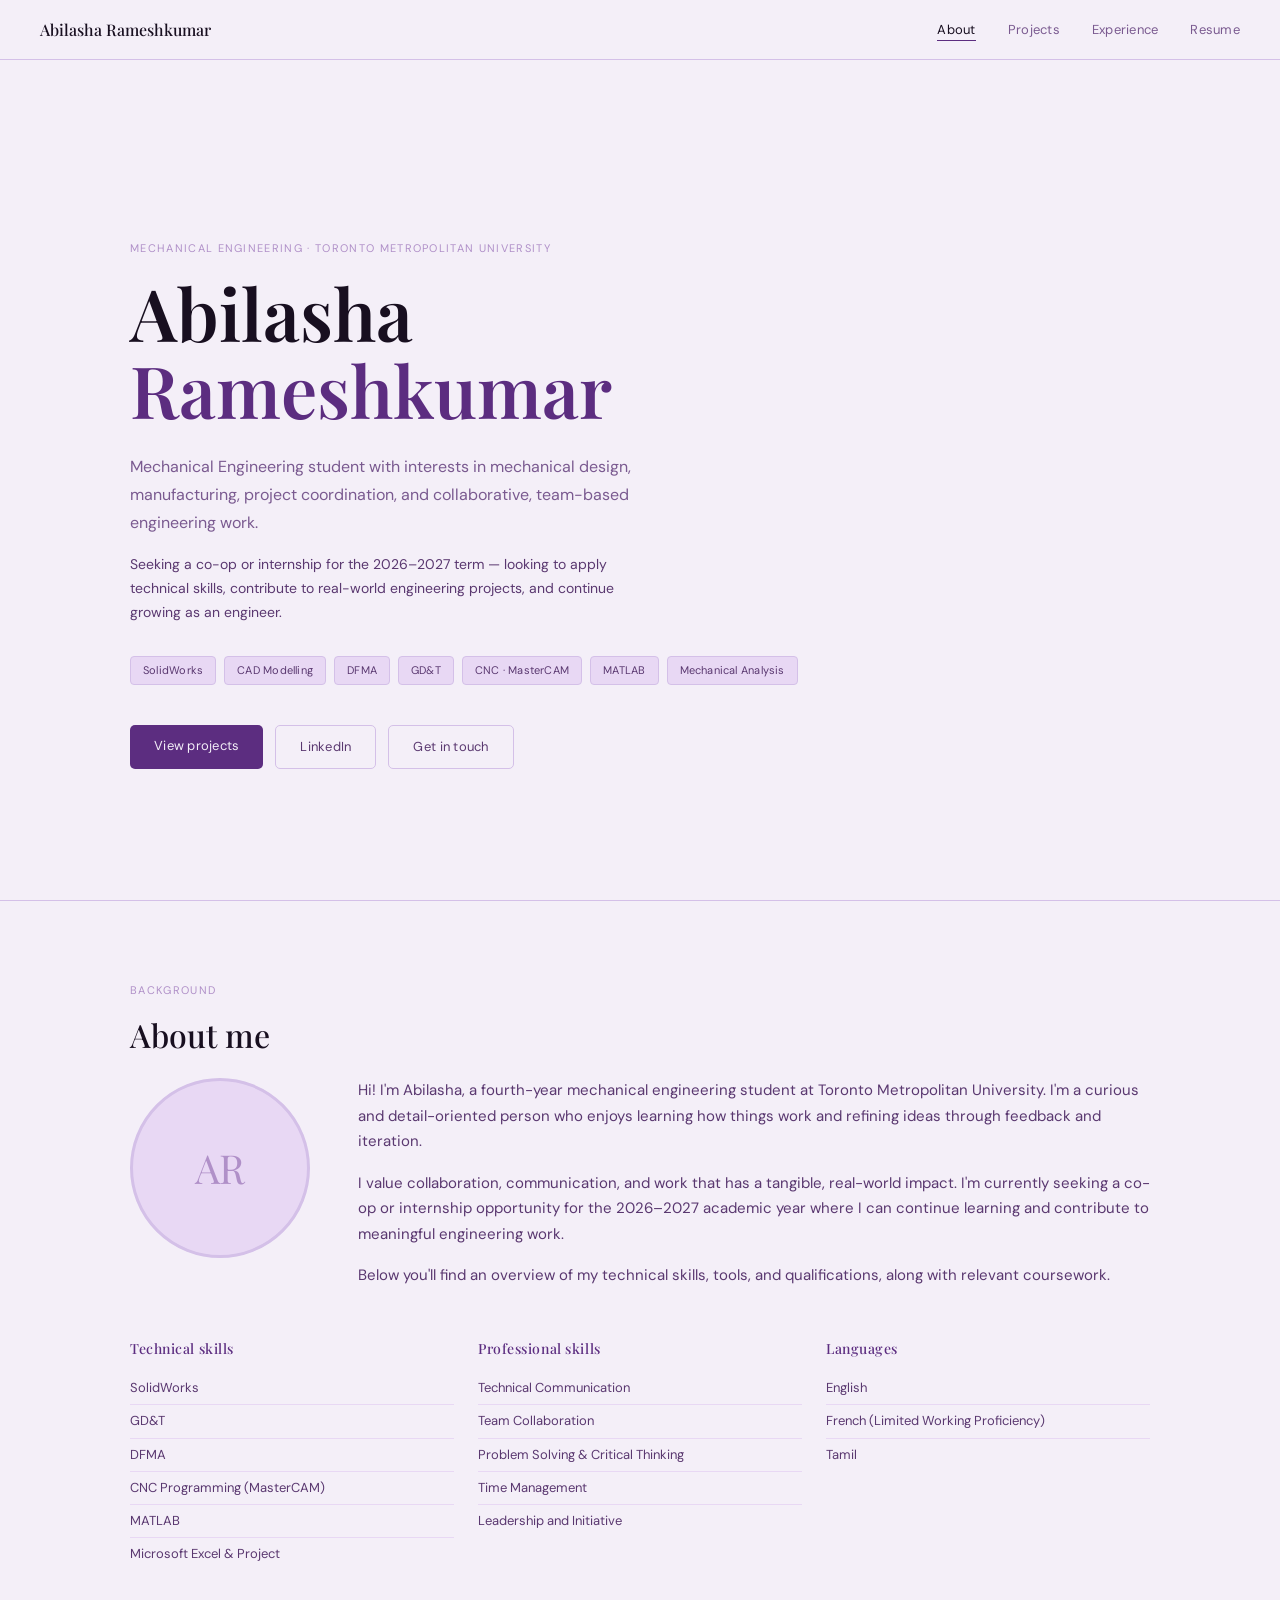
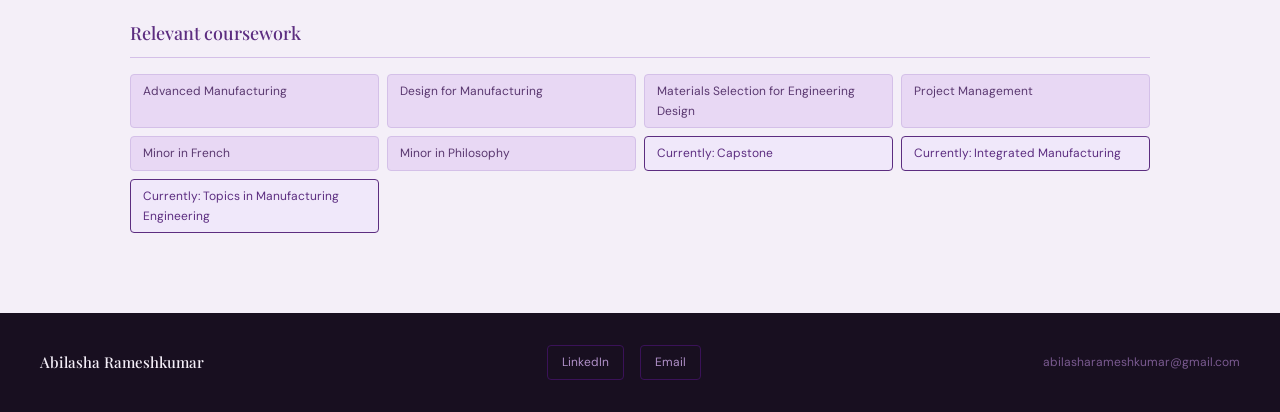
==== index.html @ 8f04552f "Add files via upload" ====
<!DOCTYPE html>
<html lang="en">
<head>
<meta charset="UTF-8">
<meta name="viewport" content="width=device-width, initial-scale=1.0">
<title>Abilasha Rameshkumar — Mechanical Engineer</title>
<link rel="stylesheet" href="style.css">
</head>
<body>

<nav>
  <a href="index.html" class="nav-name">Abilasha Rameshkumar</a>
  <ul class="nav-links">
    <li><a href="index.html" class="active">About</a></li>
    <li><a href="projects.html">Projects</a></li>
    <li><a href="experience.html">Experience</a></li>
    <li><a href="resume.html">Resume</a></li>
  </ul>
</nav>

<!-- HERO -->
<div class="page" style="min-height: calc(100vh - 60px); display:flex; flex-direction:column; justify-content:center; padding-bottom: 2rem;">
  <div class="section-eyebrow">Mechanical Engineering · Toronto Metropolitan University</div>
  <h1 style="font-family:var(--serif); font-size:clamp(42px,7vw,72px); font-weight:600; color:var(--brown-deep); line-height:1.08; margin-bottom:1.5rem;">
    Abilasha<br><span style="color:var(--accent);">Rameshkumar</span>
  </h1>
  <p style="font-size:16px; color:var(--brown-light); max-width:540px; margin-bottom:1rem; line-height:1.75;">
    Mechanical Engineering student with interests in mechanical design, manufacturing, project coordination, and collaborative, team-based engineering work.
  </p>
  <p style="font-size:14px; color:var(--brown-mid); max-width:520px; margin-bottom:2rem; line-height:1.7;">
    Seeking a co-op or internship for the 2026–2027 term — looking to apply technical skills, contribute to real-world engineering projects, and continue growing as an engineer.
  </p>
  <div style="display:flex; flex-wrap:wrap; gap:8px; margin-bottom:2.5rem;">
    <span class="tag">SolidWorks</span>
    <span class="tag">CAD Modelling</span>
    <span class="tag">DFMA</span>
    <span class="tag">GD&T</span>
    <span class="tag">CNC · MasterCAM</span>
    <span class="tag">MATLAB</span>
    <span class="tag">Mechanical Analysis</span>
  </div>
  <div style="display:flex; gap:12px; flex-wrap:wrap;">
    <a href="projects.html" class="btn-primary">View projects</a>
    <a href="https://www.linkedin.com/in/abilasha-rameshkumar" target="_blank" class="btn-outline">LinkedIn</a>
    <a href="mailto:abilasharameshkumar@gmail.com" class="btn-outline">Get in touch</a>
  </div>
</div>

<!-- ABOUT -->
<div style="border-top:1px solid var(--cream-dark);">
  <div class="page">
    <div class="section-eyebrow">Background</div>
    <h2 class="section-title">About me</h2>

    <div style="display:grid; grid-template-columns:180px 1fr; gap:3rem; align-items:start; margin-bottom:3rem;">
      <div style="width:180px; height:180px; border-radius:50%; background:var(--cream-mid); border:3px solid var(--cream-dark); display:flex; align-items:center; justify-content:center; font-family:var(--serif); font-size:40px; color:var(--tan);">AR</div>
      <!-- Replace above with: <img src="photo.jpg" alt="Abilasha" style="width:180px;height:180px;border-radius:50%;object-fit:cover;border:3px solid var(--cream-dark);"> -->
      <div>
        <p style="color:var(--brown-mid); margin-bottom:1rem;">Hi! I'm Abilasha, a fourth-year mechanical engineering student at Toronto Metropolitan University. I'm a curious and detail-oriented person who enjoys learning how things work and refining ideas through feedback and iteration.</p>
        <p style="color:var(--brown-mid); margin-bottom:1rem;">I value collaboration, communication, and work that has a tangible, real-world impact. I'm currently seeking a co-op or internship opportunity for the 2026–2027 academic year where I can continue learning and contribute to meaningful engineering work.</p>
        <p style="color:var(--brown-mid);">Below you'll find an overview of my technical skills, tools, and qualifications, along with relevant coursework.</p>
      </div>
    </div>

    <div style="display:grid; grid-template-columns:1fr 1fr 1fr; gap:1.5rem; margin-bottom:3rem;">
      <div>
        <div style="font-family:var(--serif); font-size:14px; color:var(--accent); margin-bottom:0.75rem; font-weight:500; letter-spacing:0.04em;">Technical skills</div>
        <ul style="list-style:none;">
          <li style="font-size:13px; color:var(--brown-mid); padding:5px 0; border-bottom:1px solid var(--cream-mid);">SolidWorks</li>
          <li style="font-size:13px; color:var(--brown-mid); padding:5px 0; border-bottom:1px solid var(--cream-mid);">GD&T</li>
          <li style="font-size:13px; color:var(--brown-mid); padding:5px 0; border-bottom:1px solid var(--cream-mid);">DFMA</li>
          <li style="font-size:13px; color:var(--brown-mid); padding:5px 0; border-bottom:1px solid var(--cream-mid);">CNC Programming (MasterCAM)</li>
          <li style="font-size:13px; color:var(--brown-mid); padding:5px 0; border-bottom:1px solid var(--cream-mid);">MATLAB</li>
          <li style="font-size:13px; color:var(--brown-mid); padding:5px 0;">Microsoft Excel &amp; Project</li>
        </ul>
      </div>
      <div>
        <div style="font-family:var(--serif); font-size:14px; color:var(--accent); margin-bottom:0.75rem; font-weight:500; letter-spacing:0.04em;">Professional skills</div>
        <ul style="list-style:none;">
          <li style="font-size:13px; color:var(--brown-mid); padding:5px 0; border-bottom:1px solid var(--cream-mid);">Technical Communication</li>
          <li style="font-size:13px; color:var(--brown-mid); padding:5px 0; border-bottom:1px solid var(--cream-mid);">Team Collaboration</li>
          <li style="font-size:13px; color:var(--brown-mid); padding:5px 0; border-bottom:1px solid var(--cream-mid);">Problem Solving &amp; Critical Thinking</li>
          <li style="font-size:13px; color:var(--brown-mid); padding:5px 0; border-bottom:1px solid var(--cream-mid);">Time Management</li>
          <li style="font-size:13px; color:var(--brown-mid); padding:5px 0;">Leadership and Initiative</li>
        </ul>
      </div>
      <div>
        <div style="font-family:var(--serif); font-size:14px; color:var(--accent); margin-bottom:0.75rem; font-weight:500; letter-spacing:0.04em;">Languages</div>
        <ul style="list-style:none;">
          <li style="font-size:13px; color:var(--brown-mid); padding:5px 0; border-bottom:1px solid var(--cream-mid);">English</li>
          <li style="font-size:13px; color:var(--brown-mid); padding:5px 0; border-bottom:1px solid var(--cream-mid);">French (Limited Working Proficiency)</li>
          <li style="font-size:13px; color:var(--brown-mid); padding:5px 0;">Tamil</li>
        </ul>
      </div>
    </div>

    <div style="font-family:var(--serif); font-size:18px; color:var(--accent); font-weight:500; margin-bottom:1rem; padding-bottom:8px; border-bottom:1px solid var(--cream-dark);">Relevant coursework</div>
    <div style="display:grid; grid-template-columns:repeat(auto-fill,minmax(220px,1fr)); gap:8px;">
      <span style="font-size:12px; padding:6px 12px; background:var(--cream-mid); border:1px solid var(--cream-dark); border-radius:4px; color:var(--brown-mid);">Advanced Manufacturing</span>
      <span style="font-size:12px; padding:6px 12px; background:var(--cream-mid); border:1px solid var(--cream-dark); border-radius:4px; color:var(--brown-mid);">Design for Manufacturing</span>
      <span style="font-size:12px; padding:6px 12px; background:var(--cream-mid); border:1px solid var(--cream-dark); border-radius:4px; color:var(--brown-mid);">Materials Selection for Engineering Design</span>
      <span style="font-size:12px; padding:6px 12px; background:var(--cream-mid); border:1px solid var(--cream-dark); border-radius:4px; color:var(--brown-mid);">Project Management</span>
      <span style="font-size:12px; padding:6px 12px; background:var(--cream-mid); border:1px solid var(--cream-dark); border-radius:4px; color:var(--brown-mid);">Minor in French</span>
      <span style="font-size:12px; padding:6px 12px; background:var(--cream-mid); border:1px solid var(--cream-dark); border-radius:4px; color:var(--brown-mid);">Minor in Philosophy</span>
      <span style="font-size:12px; padding:6px 12px; background:#F0E8FA; border:1px solid var(--accent); border-radius:4px; color:var(--accent);">Currently: Capstone</span>
      <span style="font-size:12px; padding:6px 12px; background:#F0E8FA; border:1px solid var(--accent); border-radius:4px; color:var(--accent);">Currently: Integrated Manufacturing</span>
      <span style="font-size:12px; padding:6px 12px; background:#F0E8FA; border:1px solid var(--accent); border-radius:4px; color:var(--accent);">Currently: Topics in Manufacturing Engineering</span>
    </div>
  </div>
</div>

<footer>
  <span class="footer-name">Abilasha Rameshkumar</span>
  <div class="footer-links">
    <a href="https://www.linkedin.com/in/abilasha-rameshkumar" target="_blank">LinkedIn</a>
    <a href="mailto:abilasharameshkumar@gmail.com">Email</a>
  </div>
  <span class="footer-email">abilasharameshkumar@gmail.com</span>
</footer>

</body>
</html>
---- style.css ----
@import url('https://fonts.googleapis.com/css2?family=Playfair+Display:wght@400;500;600&family=DM+Sans:wght@300;400;500&display=swap');

*, *::before, *::after { box-sizing: border-box; margin: 0; padding: 0; }

:root {
  --cream: #F4EFF8;
  --cream-mid: #E8D8F4;
  --cream-dark: #D4C0E8;
  --tan: #B090C8;
  --brown-light: #7A5A90;
  --brown-mid: #5A3870;
  --brown-dark: #38205A;
  --brown-deep: #180F20;
  --accent: #5C2D80;
  --card-bg: #FAF6FC;
  --serif: 'Playfair Display', Georgia, serif;
  --sans: 'DM Sans', system-ui, sans-serif;
}

html { scroll-behavior: smooth; }
body { background: var(--cream); font-family: var(--sans); color: var(--brown-dark); font-size: 15px; line-height: 1.7; }

nav {
  position: sticky; top: 0; z-index: 100;
  background: var(--cream); border-bottom: 1px solid var(--cream-dark);
  display: flex; align-items: center; justify-content: space-between;
  padding: 0 2.5rem; height: 60px;
}
.nav-name { font-family: var(--serif); font-size: 16px; color: var(--brown-deep); font-weight: 500; text-decoration: none; }
.nav-links { display: flex; gap: 2rem; list-style: none; }
.nav-links a { font-size: 13px; color: var(--brown-light); text-decoration: none; letter-spacing: 0.02em; transition: color 0.2s; }
.nav-links a:hover, .nav-links a.active { color: var(--brown-deep); }
.nav-links a.active { border-bottom: 1.5px solid var(--accent); padding-bottom: 2px; }

.page { padding: 5rem 2.5rem; max-width: 1100px; margin: 0 auto; }
.section-eyebrow { font-size: 11px; letter-spacing: 0.12em; text-transform: uppercase; color: var(--tan); margin-bottom: 1rem; }
.section-title { font-family: var(--serif); font-size: 32px; font-weight: 500; color: var(--brown-deep); margin-bottom: 1.5rem; line-height: 1.2; }

.btn-primary { font-family: var(--sans); font-size: 13px; padding: 10px 24px; background: var(--accent); color: #F4EFF8; border: none; border-radius: 5px; cursor: pointer; text-decoration: none; letter-spacing: 0.02em; transition: background 0.2s; display: inline-block; }
.btn-primary:hover { background: var(--brown-dark); }
.btn-outline { font-family: var(--sans); font-size: 13px; padding: 10px 24px; background: transparent; color: var(--brown-mid); border: 1px solid var(--cream-dark); border-radius: 5px; cursor: pointer; text-decoration: none; letter-spacing: 0.02em; transition: border-color 0.2s, color 0.2s; display: inline-block; }
.btn-outline:hover { border-color: var(--tan); color: var(--brown-dark); }

.tag { font-size: 11px; padding: 4px 12px; border-radius: 4px; border: 1px solid var(--cream-dark); color: var(--brown-mid); background: var(--cream-mid); letter-spacing: 0.02em; }

footer { background: var(--brown-deep); padding: 2rem 2.5rem; display: flex; align-items: center; justify-content: space-between; flex-wrap: wrap; gap: 1rem; }
.footer-name { font-family: var(--serif); font-size: 15px; color: var(--cream); font-weight: 500; }
.footer-links { display: flex; gap: 16px; }
.footer-links a { font-size: 12px; color: var(--tan); text-decoration: none; padding: 6px 14px; border: 1px solid #3A1258; border-radius: 4px; transition: border-color 0.2s, color 0.2s; }
.footer-links a:hover { color: var(--cream); border-color: var(--tan); }
.footer-email { font-size: 12px; color: var(--brown-light); }

@media (max-width: 640px) {
  nav { padding: 0 1.25rem; }
  .nav-links { gap: 1.2rem; }
  .page { padding: 3rem 1.25rem; }
  footer { flex-direction: column; text-align: center; }
}
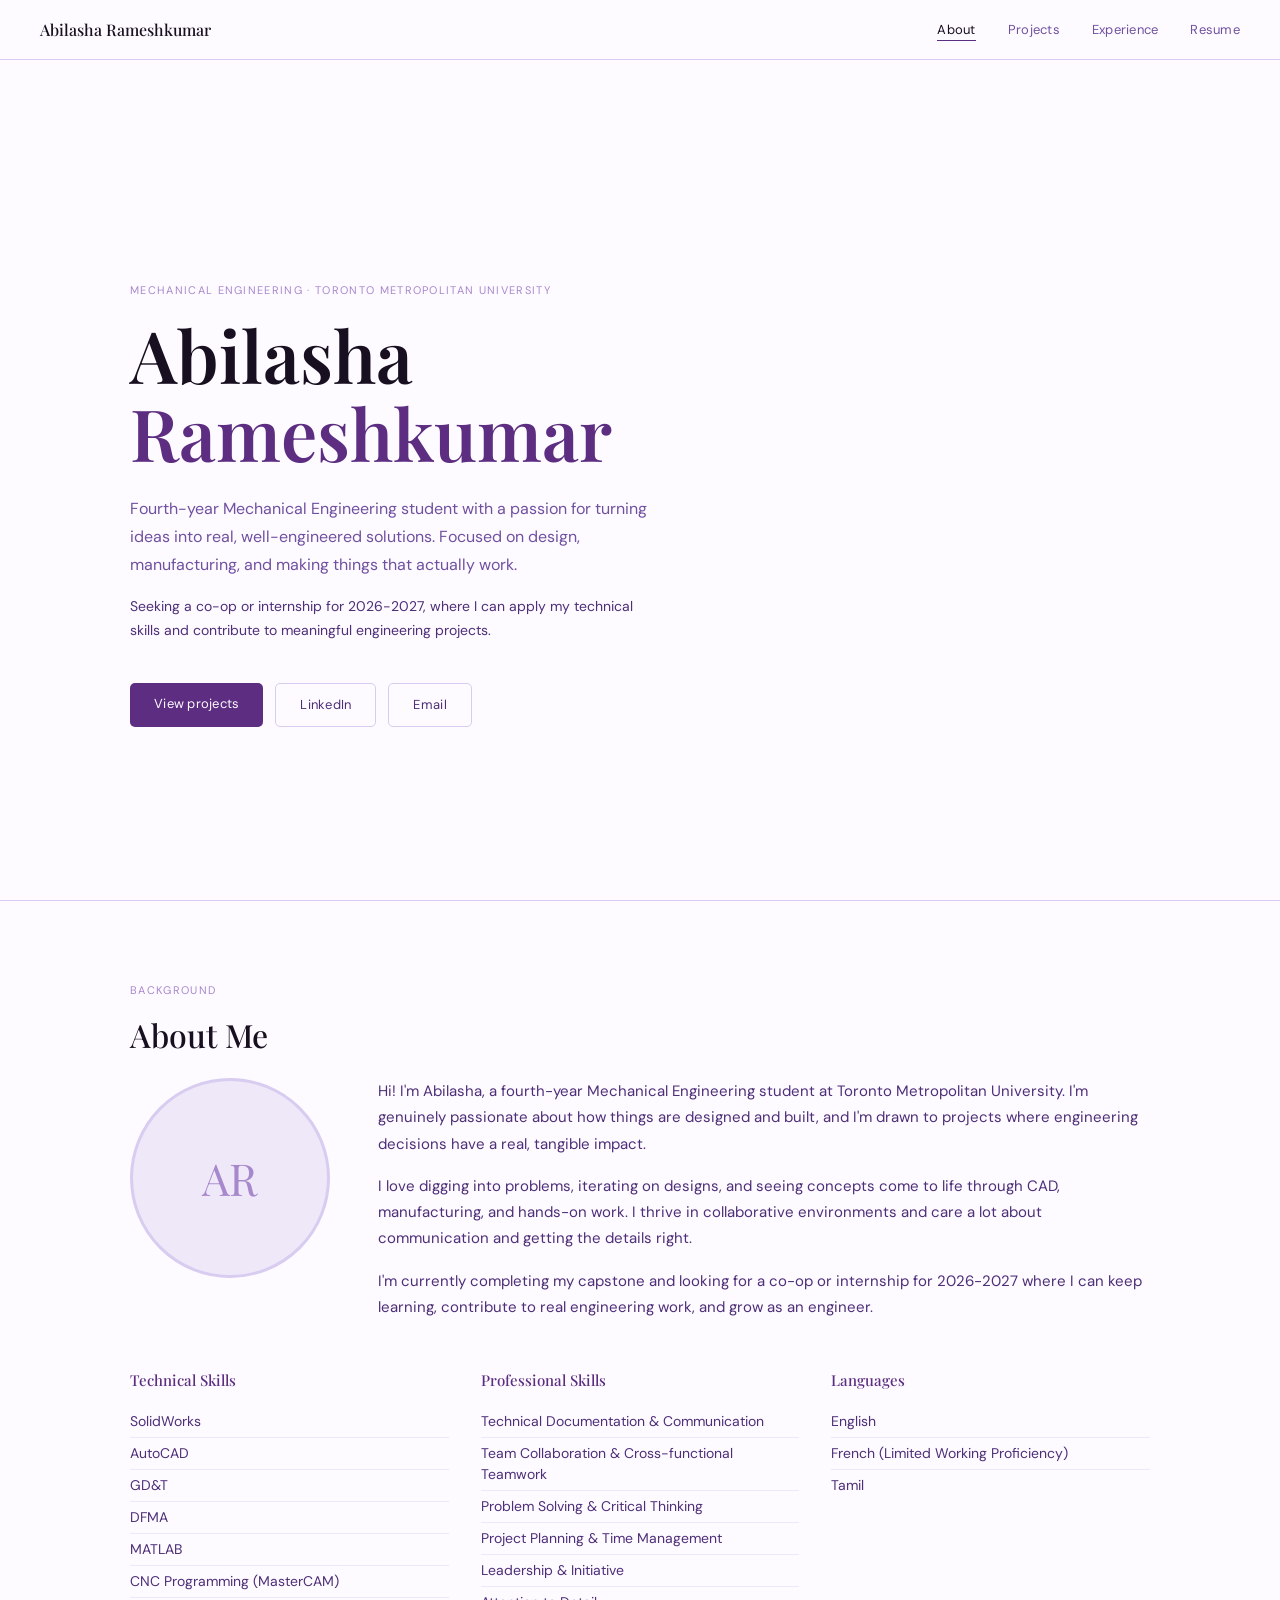
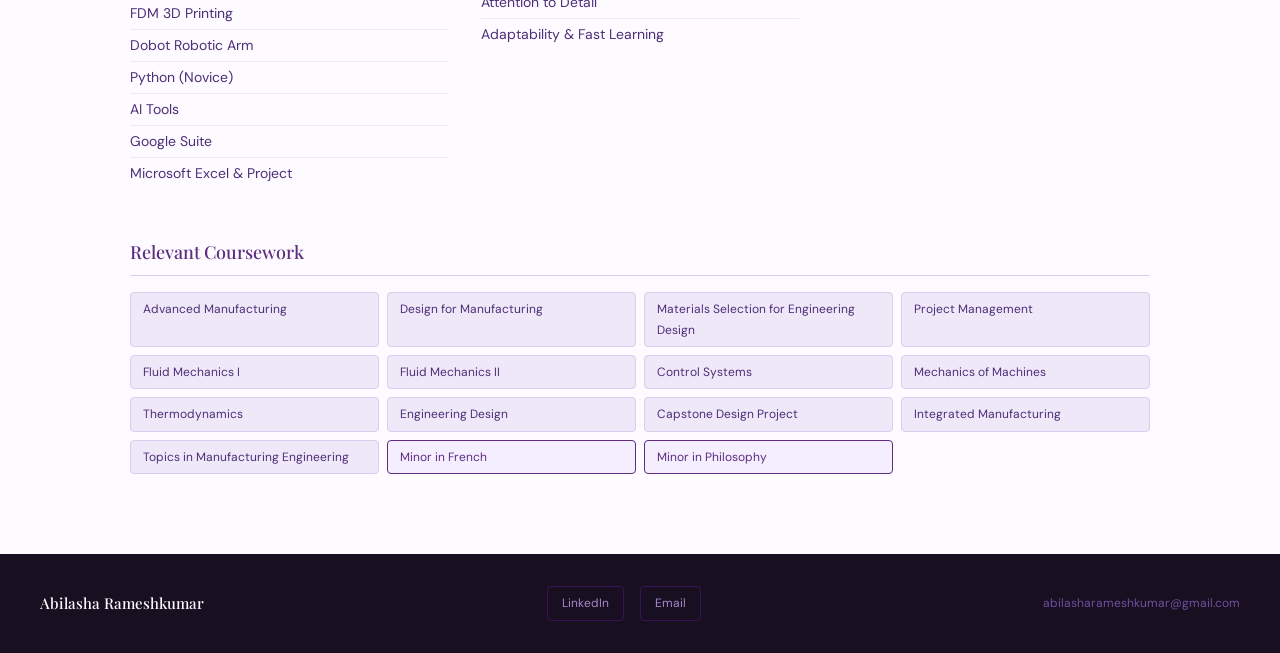
==== commit ab45761c: "Add files via upload" ====
--- a/index.html
+++ b/index.html
@@ -3,11 +3,26 @@
 <head>
 <meta charset="UTF-8">
 <meta name="viewport" content="width=device-width, initial-scale=1.0">
-<title>Abilasha Rameshkumar — Mechanical Engineer</title>
+<title>Abilasha Rameshkumar - Mechanical Engineer</title>
 <link rel="stylesheet" href="style.css">
+<style>
+  .hero-title { font-family:var(--serif); font-size:clamp(42px,7vw,72px); font-weight:600; color:var(--brown-deep); line-height:1.08; margin-bottom:1.5rem; }
+  .hero-title span { color:var(--accent); }
+  .about-grid { display:grid; grid-template-columns:200px 1fr; gap:3rem; align-items:start; margin-bottom:3rem; }
+  .about-photo-placeholder { width:200px; height:200px; border-radius:50%; background:var(--cream-mid); border:3px solid var(--cream-dark); display:flex; align-items:center; justify-content:center; font-family:var(--serif); font-size:44px; color:var(--tan); flex-shrink:0; }
+  .skills-cols { display:grid; grid-template-columns:1fr 1fr 1fr; gap:2rem; margin-bottom:3rem; }
+  .skill-block h4 { font-family:var(--serif); font-size:15px; color:var(--accent); margin-bottom:0.75rem; font-weight:500; }
+  .skill-block ul { list-style:none; }
+  .skill-block li { font-size:14px; color:var(--brown-mid); padding:5px 0; border-bottom:1px solid var(--cream-mid); line-height:1.5; }
+  .skill-block li:last-child { border-bottom:none; }
+  .course-grid { display:grid; grid-template-columns:repeat(auto-fill,minmax(210px,1fr)); gap:8px; margin-top:1rem; }
+  .course-tag { font-size:12px; padding:6px 12px; background:var(--cream-mid); border:1px solid var(--cream-dark); border-radius:4px; color:var(--brown-mid); }
+  .course-tag.minor { border-color:var(--accent); color:var(--accent); background:#F5EEFF; }
+  .section-divider { border:none; border-top:1px solid var(--cream-dark); margin:0; }
+  @media(max-width:640px){ .about-grid{grid-template-columns:1fr;} .about-photo-placeholder{margin:0 auto;} .skills-cols{grid-template-columns:1fr;} }
+</style>
 </head>
 <body>
-
 <nav>
   <a href="index.html" class="nav-name">Abilasha Rameshkumar</a>
   <ul class="nav-links">
@@ -19,93 +34,92 @@
 </nav>
 
 <!-- HERO -->
-<div class="page" style="min-height: calc(100vh - 60px); display:flex; flex-direction:column; justify-content:center; padding-bottom: 2rem;">
+<div class="page" style="min-height:calc(100vh - 60px);display:flex;flex-direction:column;justify-content:center;padding-bottom:2rem;">
   <div class="section-eyebrow">Mechanical Engineering · Toronto Metropolitan University</div>
-  <h1 style="font-family:var(--serif); font-size:clamp(42px,7vw,72px); font-weight:600; color:var(--brown-deep); line-height:1.08; margin-bottom:1.5rem;">
-    Abilasha<br><span style="color:var(--accent);">Rameshkumar</span>
-  </h1>
-  <p style="font-size:16px; color:var(--brown-light); max-width:540px; margin-bottom:1rem; line-height:1.75;">
-    Mechanical Engineering student with interests in mechanical design, manufacturing, project coordination, and collaborative, team-based engineering work.
-  </p>
-  <p style="font-size:14px; color:var(--brown-mid); max-width:520px; margin-bottom:2rem; line-height:1.7;">
-    Seeking a co-op or internship for the 2026–2027 term — looking to apply technical skills, contribute to real-world engineering projects, and continue growing as an engineer.
-  </p>
-  <div style="display:flex; flex-wrap:wrap; gap:8px; margin-bottom:2.5rem;">
-    <span class="tag">SolidWorks</span>
-    <span class="tag">CAD Modelling</span>
-    <span class="tag">DFMA</span>
-    <span class="tag">GD&T</span>
-    <span class="tag">CNC · MasterCAM</span>
-    <span class="tag">MATLAB</span>
-    <span class="tag">Mechanical Analysis</span>
-  </div>
-  <div style="display:flex; gap:12px; flex-wrap:wrap;">
+  <h1 class="hero-title">Abilasha<br><span>Rameshkumar</span></h1>
+  <p style="font-size:16px;color:var(--brown-light);max-width:540px;margin-bottom:1rem;line-height:1.75;">Fourth-year Mechanical Engineering student with a passion for turning ideas into real, well-engineered solutions. Focused on design, manufacturing, and making things that actually work.</p>
+  <p style="font-size:14px;color:var(--brown-mid);max-width:520px;margin-bottom:2.5rem;line-height:1.7;">Seeking a co-op or internship for 2026-2027, where I can apply my technical skills and contribute to meaningful engineering projects.</p>
+  <div style="display:flex;gap:12px;flex-wrap:wrap;">
     <a href="projects.html" class="btn-primary">View projects</a>
     <a href="https://www.linkedin.com/in/abilasha-rameshkumar" target="_blank" class="btn-outline">LinkedIn</a>
-    <a href="mailto:abilasharameshkumar@gmail.com" class="btn-outline">Get in touch</a>
+    <a href="mailto:abilasharameshkumar@gmail.com" class="btn-outline">Email</a>
   </div>
 </div>
 
+<hr class="section-divider">
+
 <!-- ABOUT -->
-<div style="border-top:1px solid var(--cream-dark);">
-  <div class="page">
-    <div class="section-eyebrow">Background</div>
-    <h2 class="section-title">About me</h2>
+<div class="page">
+  <div class="section-eyebrow">Background</div>
+  <h2 class="section-title">About Me</h2>
 
-    <div style="display:grid; grid-template-columns:180px 1fr; gap:3rem; align-items:start; margin-bottom:3rem;">
-      <div style="width:180px; height:180px; border-radius:50%; background:var(--cream-mid); border:3px solid var(--cream-dark); display:flex; align-items:center; justify-content:center; font-family:var(--serif); font-size:40px; color:var(--tan);">AR</div>
-      <!-- Replace above with: <img src="photo.jpg" alt="Abilasha" style="width:180px;height:180px;border-radius:50%;object-fit:cover;border:3px solid var(--cream-dark);"> -->
-      <div>
-        <p style="color:var(--brown-mid); margin-bottom:1rem;">Hi! I'm Abilasha, a fourth-year mechanical engineering student at Toronto Metropolitan University. I'm a curious and detail-oriented person who enjoys learning how things work and refining ideas through feedback and iteration.</p>
-        <p style="color:var(--brown-mid); margin-bottom:1rem;">I value collaboration, communication, and work that has a tangible, real-world impact. I'm currently seeking a co-op or internship opportunity for the 2026–2027 academic year where I can continue learning and contribute to meaningful engineering work.</p>
-        <p style="color:var(--brown-mid);">Below you'll find an overview of my technical skills, tools, and qualifications, along with relevant coursework.</p>
-      </div>
+  <div class="about-grid">
+    <div class="about-photo-placeholder">AR</div>
+    <!-- Replace above line with: <img src="photo.jpg" alt="Abilasha Rameshkumar" style="width:200px;height:200px;border-radius:50%;object-fit:cover;border:3px solid var(--cream-dark);flex-shrink:0;"> -->
+    <div>
+      <p style="color:var(--brown-mid);margin-bottom:1rem;font-size:15px;line-height:1.75;">Hi! I'm Abilasha, a fourth-year Mechanical Engineering student at Toronto Metropolitan University. I'm genuinely passionate about how things are designed and built, and I'm drawn to projects where engineering decisions have a real, tangible impact.</p>
+      <p style="color:var(--brown-mid);margin-bottom:1rem;font-size:15px;line-height:1.75;">I love digging into problems, iterating on designs, and seeing concepts come to life through CAD, manufacturing, and hands-on work. I thrive in collaborative environments and care a lot about communication and getting the details right.</p>
+      <p style="color:var(--brown-mid);font-size:15px;line-height:1.75;">I'm currently completing my capstone and looking for a co-op or internship for 2026-2027 where I can keep learning, contribute to real engineering work, and grow as an engineer.</p>
     </div>
+  </div>
 
-    <div style="display:grid; grid-template-columns:1fr 1fr 1fr; gap:1.5rem; margin-bottom:3rem;">
-      <div>
-        <div style="font-family:var(--serif); font-size:14px; color:var(--accent); margin-bottom:0.75rem; font-weight:500; letter-spacing:0.04em;">Technical skills</div>
-        <ul style="list-style:none;">
-          <li style="font-size:13px; color:var(--brown-mid); padding:5px 0; border-bottom:1px solid var(--cream-mid);">SolidWorks</li>
-          <li style="font-size:13px; color:var(--brown-mid); padding:5px 0; border-bottom:1px solid var(--cream-mid);">GD&T</li>
-          <li style="font-size:13px; color:var(--brown-mid); padding:5px 0; border-bottom:1px solid var(--cream-mid);">DFMA</li>
-          <li style="font-size:13px; color:var(--brown-mid); padding:5px 0; border-bottom:1px solid var(--cream-mid);">CNC Programming (MasterCAM)</li>
-          <li style="font-size:13px; color:var(--brown-mid); padding:5px 0; border-bottom:1px solid var(--cream-mid);">MATLAB</li>
-          <li style="font-size:13px; color:var(--brown-mid); padding:5px 0;">Microsoft Excel &amp; Project</li>
-        </ul>
-      </div>
-      <div>
-        <div style="font-family:var(--serif); font-size:14px; color:var(--accent); margin-bottom:0.75rem; font-weight:500; letter-spacing:0.04em;">Professional skills</div>
-        <ul style="list-style:none;">
-          <li style="font-size:13px; color:var(--brown-mid); padding:5px 0; border-bottom:1px solid var(--cream-mid);">Technical Communication</li>
-          <li style="font-size:13px; color:var(--brown-mid); padding:5px 0; border-bottom:1px solid var(--cream-mid);">Team Collaboration</li>
-          <li style="font-size:13px; color:var(--brown-mid); padding:5px 0; border-bottom:1px solid var(--cream-mid);">Problem Solving &amp; Critical Thinking</li>
-          <li style="font-size:13px; color:var(--brown-mid); padding:5px 0; border-bottom:1px solid var(--cream-mid);">Time Management</li>
-          <li style="font-size:13px; color:var(--brown-mid); padding:5px 0;">Leadership and Initiative</li>
-        </ul>
-      </div>
-      <div>
-        <div style="font-family:var(--serif); font-size:14px; color:var(--accent); margin-bottom:0.75rem; font-weight:500; letter-spacing:0.04em;">Languages</div>
-        <ul style="list-style:none;">
-          <li style="font-size:13px; color:var(--brown-mid); padding:5px 0; border-bottom:1px solid var(--cream-mid);">English</li>
-          <li style="font-size:13px; color:var(--brown-mid); padding:5px 0; border-bottom:1px solid var(--cream-mid);">French (Limited Working Proficiency)</li>
-          <li style="font-size:13px; color:var(--brown-mid); padding:5px 0;">Tamil</li>
-        </ul>
-      </div>
+  <div class="skills-cols">
+    <div class="skill-block">
+      <h4>Technical Skills</h4>
+      <ul>
+        <li>SolidWorks</li>
+        <li>AutoCAD</li>
+        <li>GD&amp;T</li>
+        <li>DFMA</li>
+        <li>MATLAB</li>
+        <li>CNC Programming (MasterCAM)</li>
+        <li>FDM 3D Printing</li>
+        <li>Dobot Robotic Arm</li>
+        <li>Python (Novice)</li>
+        <li>AI Tools</li>
+        <li>Google Suite</li>
+        <li>Microsoft Excel &amp; Project</li>
+      </ul>
     </div>
+    <div class="skill-block">
+      <h4>Professional Skills</h4>
+      <ul>
+        <li>Technical Documentation &amp; Communication</li>
+        <li>Team Collaboration &amp; Cross-functional Teamwork</li>
+        <li>Problem Solving &amp; Critical Thinking</li>
+        <li>Project Planning &amp; Time Management</li>
+        <li>Leadership &amp; Initiative</li>
+        <li>Attention to Detail</li>
+        <li>Adaptability &amp; Fast Learning</li>
+      </ul>
+    </div>
+    <div class="skill-block">
+      <h4>Languages</h4>
+      <ul>
+        <li>English</li>
+        <li>French (Limited Working Proficiency)</li>
+        <li>Tamil</li>
+      </ul>
+    </div>
+  </div>
 
-    <div style="font-family:var(--serif); font-size:18px; color:var(--accent); font-weight:500; margin-bottom:1rem; padding-bottom:8px; border-bottom:1px solid var(--cream-dark);">Relevant coursework</div>
-    <div style="display:grid; grid-template-columns:repeat(auto-fill,minmax(220px,1fr)); gap:8px;">
-      <span style="font-size:12px; padding:6px 12px; background:var(--cream-mid); border:1px solid var(--cream-dark); border-radius:4px; color:var(--brown-mid);">Advanced Manufacturing</span>
-      <span style="font-size:12px; padding:6px 12px; background:var(--cream-mid); border:1px solid var(--cream-dark); border-radius:4px; color:var(--brown-mid);">Design for Manufacturing</span>
-      <span style="font-size:12px; padding:6px 12px; background:var(--cream-mid); border:1px solid var(--cream-dark); border-radius:4px; color:var(--brown-mid);">Materials Selection for Engineering Design</span>
-      <span style="font-size:12px; padding:6px 12px; background:var(--cream-mid); border:1px solid var(--cream-dark); border-radius:4px; color:var(--brown-mid);">Project Management</span>
-      <span style="font-size:12px; padding:6px 12px; background:var(--cream-mid); border:1px solid var(--cream-dark); border-radius:4px; color:var(--brown-mid);">Minor in French</span>
-      <span style="font-size:12px; padding:6px 12px; background:var(--cream-mid); border:1px solid var(--cream-dark); border-radius:4px; color:var(--brown-mid);">Minor in Philosophy</span>
-      <span style="font-size:12px; padding:6px 12px; background:#F0E8FA; border:1px solid var(--accent); border-radius:4px; color:var(--accent);">Currently: Capstone</span>
-      <span style="font-size:12px; padding:6px 12px; background:#F0E8FA; border:1px solid var(--accent); border-radius:4px; color:var(--accent);">Currently: Integrated Manufacturing</span>
-      <span style="font-size:12px; padding:6px 12px; background:#F0E8FA; border:1px solid var(--accent); border-radius:4px; color:var(--accent);">Currently: Topics in Manufacturing Engineering</span>
-    </div>
+  <div style="font-family:var(--serif);font-size:18px;color:var(--accent);font-weight:500;margin-bottom:1rem;padding-bottom:8px;border-bottom:1px solid var(--cream-dark);">Relevant Coursework</div>
+  <div class="course-grid">
+    <span class="course-tag">Advanced Manufacturing</span>
+    <span class="course-tag">Design for Manufacturing</span>
+    <span class="course-tag">Materials Selection for Engineering Design</span>
+    <span class="course-tag">Project Management</span>
+    <span class="course-tag">Fluid Mechanics I</span>
+    <span class="course-tag">Fluid Mechanics II</span>
+    <span class="course-tag">Control Systems</span>
+    <span class="course-tag">Mechanics of Machines</span>
+    <span class="course-tag">Thermodynamics</span>
+    <span class="course-tag">Engineering Design</span>
+    <span class="course-tag">Capstone Design Project</span>
+    <span class="course-tag">Integrated Manufacturing</span>
+    <span class="course-tag">Topics in Manufacturing Engineering</span>
+    <span class="course-tag course-tag minor">Minor in French</span>
+    <span class="course-tag course-tag minor">Minor in Philosophy</span>
   </div>
 </div>
 
@@ -117,6 +131,5 @@
   </div>
   <span class="footer-email">abilasharameshkumar@gmail.com</span>
 </footer>
-
 </body>
 </html>
--- a/style.css
+++ b/style.css
@@ -3,16 +3,16 @@
 *, *::before, *::after { box-sizing: border-box; margin: 0; padding: 0; }
 
 :root {
-  --cream: #F4EFF8;
-  --cream-mid: #E8D8F4;
-  --cream-dark: #D4C0E8;
-  --tan: #B090C8;
-  --brown-light: #7A5A90;
-  --brown-mid: #5A3870;
-  --brown-dark: #38205A;
+  --cream: #FDFBFF;
+  --cream-mid: #EEE8F8;
+  --cream-dark: #D8CCF0;
+  --tan: #A888CC;
+  --brown-light: #7050A0;
+  --brown-mid: #4E2E78;
+  --brown-dark: #301858;
   --brown-deep: #180F20;
   --accent: #5C2D80;
-  --card-bg: #FAF6FC;
+  --card-bg: #FFFFFF;
   --serif: 'Playfair Display', Georgia, serif;
   --sans: 'DM Sans', system-ui, sans-serif;
 }
@@ -36,7 +36,7 @@
 .section-eyebrow { font-size: 11px; letter-spacing: 0.12em; text-transform: uppercase; color: var(--tan); margin-bottom: 1rem; }
 .section-title { font-family: var(--serif); font-size: 32px; font-weight: 500; color: var(--brown-deep); margin-bottom: 1.5rem; line-height: 1.2; }
 
-.btn-primary { font-family: var(--sans); font-size: 13px; padding: 10px 24px; background: var(--accent); color: #F4EFF8; border: none; border-radius: 5px; cursor: pointer; text-decoration: none; letter-spacing: 0.02em; transition: background 0.2s; display: inline-block; }
+.btn-primary { font-family: var(--sans); font-size: 13px; padding: 10px 24px; background: var(--accent); color: #FDFBFF; border: none; border-radius: 5px; cursor: pointer; text-decoration: none; letter-spacing: 0.02em; transition: background 0.2s; display: inline-block; }
 .btn-primary:hover { background: var(--brown-dark); }
 .btn-outline { font-family: var(--sans); font-size: 13px; padding: 10px 24px; background: transparent; color: var(--brown-mid); border: 1px solid var(--cream-dark); border-radius: 5px; cursor: pointer; text-decoration: none; letter-spacing: 0.02em; transition: border-color 0.2s, color 0.2s; display: inline-block; }
 .btn-outline:hover { border-color: var(--tan); color: var(--brown-dark); }
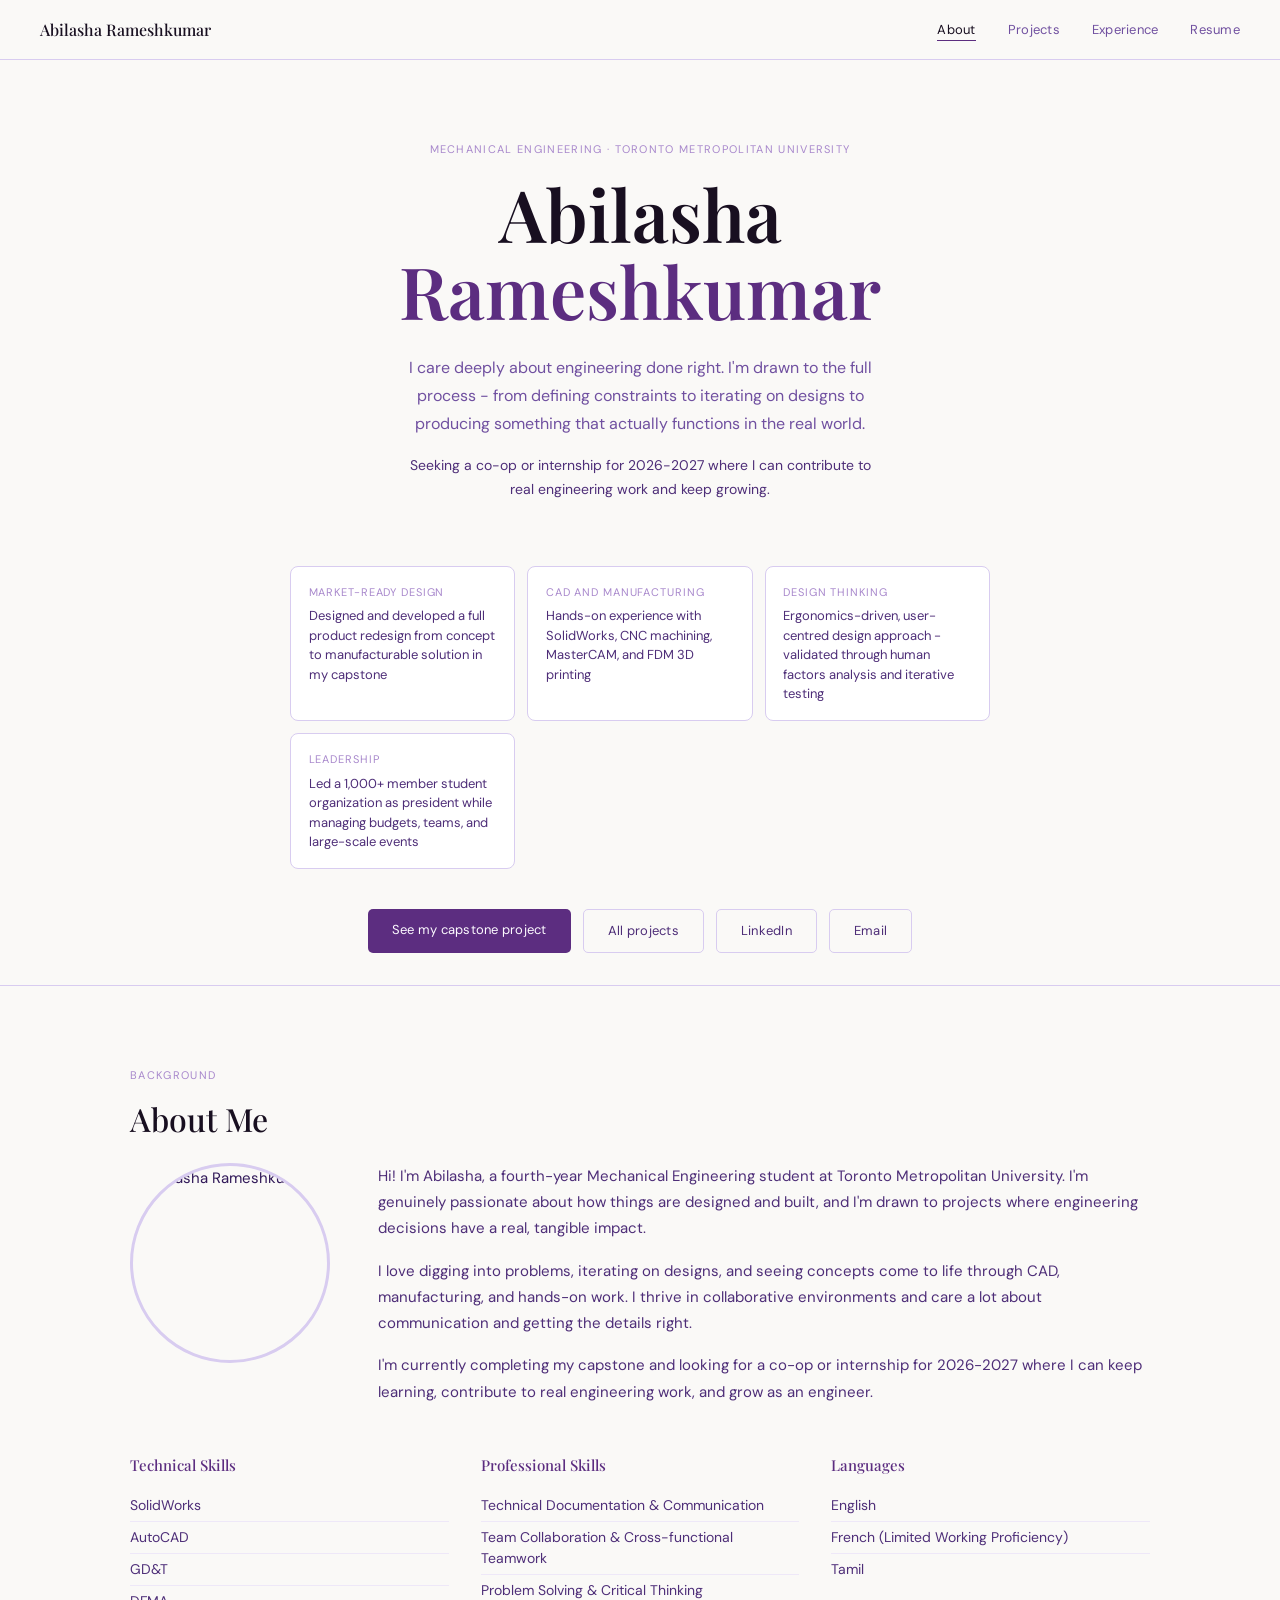
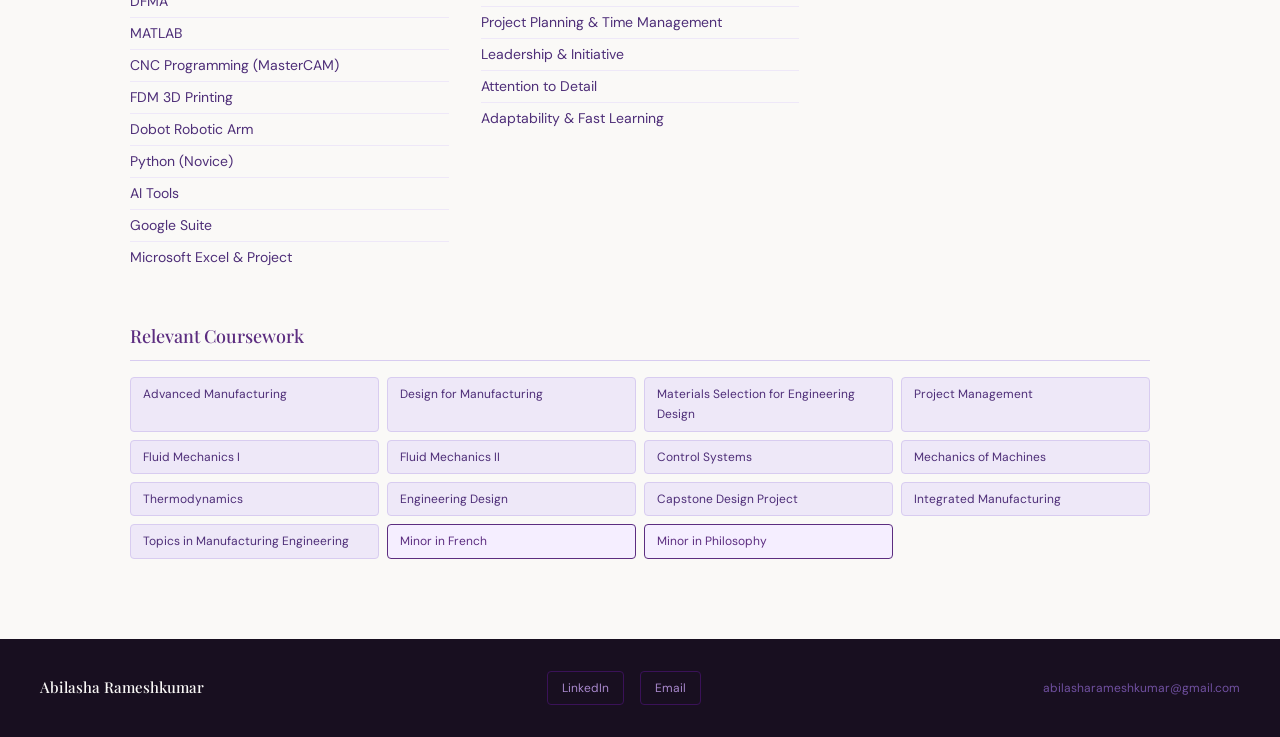
==== commit e29bb0a0: "Update index.html" ====
--- a/index.html
+++ b/index.html
@@ -9,7 +9,6 @@
   .hero-title { font-family:var(--serif); font-size:clamp(42px,7vw,72px); font-weight:600; color:var(--brown-deep); line-height:1.08; margin-bottom:1.5rem; }
   .hero-title span { color:var(--accent); }
   .about-grid { display:grid; grid-template-columns:200px 1fr; gap:3rem; align-items:start; margin-bottom:3rem; }
-  .about-photo-placeholder { width:200px; height:200px; border-radius:50%; background:var(--cream-mid); border:3px solid var(--cream-dark); display:flex; align-items:center; justify-content:center; font-family:var(--serif); font-size:44px; color:var(--tan); flex-shrink:0; }
   .skills-cols { display:grid; grid-template-columns:1fr 1fr 1fr; gap:2rem; margin-bottom:3rem; }
   .skill-block h4 { font-family:var(--serif); font-size:15px; color:var(--accent); margin-bottom:0.75rem; font-weight:500; }
   .skill-block ul { list-style:none; }
@@ -19,7 +18,11 @@
   .course-tag { font-size:12px; padding:6px 12px; background:var(--cream-mid); border:1px solid var(--cream-dark); border-radius:4px; color:var(--brown-mid); }
   .course-tag.minor { border-color:var(--accent); color:var(--accent); background:#F5EEFF; }
   .section-divider { border:none; border-top:1px solid var(--cream-dark); margin:0; }
-  @media(max-width:640px){ .about-grid{grid-template-columns:1fr;} .about-photo-placeholder{margin:0 auto;} .skills-cols{grid-template-columns:1fr;} }
+  .highlights-grid { display:grid; grid-template-columns:repeat(auto-fill,minmax(200px,1fr)); gap:12px; margin:2rem 0 2.5rem; }
+  .highlight-card { background:var(--card-bg); border:1px solid var(--cream-dark); border-radius:8px; padding:1rem 1.1rem; }
+  .highlight-card .h-label { font-size:11px; letter-spacing:0.08em; text-transform:uppercase; color:var(--tan); margin-bottom:5px; }
+  .highlight-card .h-text { font-size:13px; color:var(--brown-mid); line-height:1.5; }
+  @media(max-width:640px){ .about-grid{grid-template-columns:1fr;} .skills-cols{grid-template-columns:1fr;} }
 </style>
 </head>
 <body>
@@ -34,13 +37,35 @@
 </nav>
 
 <!-- HERO -->
-<div class="page" style="min-height:calc(100vh - 60px);display:flex;flex-direction:column;justify-content:center;padding-bottom:2rem;">
+<div class="page" style="min-height:calc(100vh - 60px);display:flex;flex-direction:column;justify-content:center;align-items:center;text-align:center;padding-bottom:2rem;">
   <div class="section-eyebrow">Mechanical Engineering · Toronto Metropolitan University</div>
   <h1 class="hero-title">Abilasha<br><span>Rameshkumar</span></h1>
-  <p style="font-size:16px;color:var(--brown-light);max-width:540px;margin-bottom:1rem;line-height:1.75;">Fourth-year Mechanical Engineering student with a passion for turning ideas into real, well-engineered solutions. Focused on design, manufacturing, and making things that actually work.</p>
-  <p style="font-size:14px;color:var(--brown-mid);max-width:520px;margin-bottom:2.5rem;line-height:1.7;">Seeking a co-op or internship for 2026-2027, where I can apply my technical skills and contribute to meaningful engineering projects.</p>
-  <div style="display:flex;gap:12px;flex-wrap:wrap;">
-    <a href="projects.html" class="btn-primary">View projects</a>
+  <p style="font-size:16px;color:var(--brown-light);max-width:520px;margin-bottom:1rem;line-height:1.75;">I care deeply about engineering done right. I'm drawn to the full process - from defining constraints to iterating on designs to producing something that actually functions in the real world.</p>
+  <p style="font-size:14px;color:var(--brown-mid);max-width:480px;margin-bottom:2rem;line-height:1.7;">Seeking a co-op or internship for 2026-2027 where I can contribute to real engineering work and keep growing.</p>
+
+  <!-- What I bring -->
+  <div class="highlights-grid" style="max-width:700px;width:100%;text-align:left;">
+    <div class="highlight-card">
+      <div class="h-label">Market-Ready Design</div>
+      <div class="h-text">Designed and developed a full product redesign from concept to manufacturable solution in my capstone</div>
+    </div>
+    <div class="highlight-card">
+      <div class="h-label">CAD and Manufacturing</div>
+      <div class="h-text">Hands-on experience with SolidWorks, CNC machining, MasterCAM, and FDM 3D printing</div>
+    </div>
+    <div class="highlight-card">
+      <div class="h-label">Design Thinking</div>
+      <div class="h-text">Ergonomics-driven, user-centred design approach - validated through human factors analysis and iterative testing</div>
+    </div>
+    <div class="highlight-card">
+      <div class="h-label">Leadership</div>
+      <div class="h-text">Led a 1,000+ member student organization as president while managing budgets, teams, and large-scale events</div>
+    </div>
+  </div>
+
+  <div style="display:flex;gap:12px;flex-wrap:wrap;justify-content:center;">
+    <a href="project-capstone.html" class="btn-primary">See my capstone project</a>
+    <a href="projects.html" class="btn-outline">All projects</a>
     <a href="https://www.linkedin.com/in/abilasha-rameshkumar" target="_blank" class="btn-outline">LinkedIn</a>
     <a href="mailto:abilasharameshkumar@gmail.com" class="btn-outline">Email</a>
   </div>
@@ -54,8 +79,7 @@
   <h2 class="section-title">About Me</h2>
 
   <div class="about-grid">
-    <div class="about-photo-placeholder">AR</div>
-    <!-- Replace above line with: <img src="photo.jpg" alt="Abilasha Rameshkumar" style="width:200px;height:200px;border-radius:50%;object-fit:cover;border:3px solid var(--cream-dark);flex-shrink:0;"> -->
+    <img src="pic.PNG" alt="Abilasha Rameshkumar" style="width:200px;height:200px;border-radius:50%;object-fit:cover;border:3px solid var(--cream-dark);flex-shrink:0;">
     <div>
       <p style="color:var(--brown-mid);margin-bottom:1rem;font-size:15px;line-height:1.75;">Hi! I'm Abilasha, a fourth-year Mechanical Engineering student at Toronto Metropolitan University. I'm genuinely passionate about how things are designed and built, and I'm drawn to projects where engineering decisions have a real, tangible impact.</p>
       <p style="color:var(--brown-mid);margin-bottom:1rem;font-size:15px;line-height:1.75;">I love digging into problems, iterating on designs, and seeing concepts come to life through CAD, manufacturing, and hands-on work. I thrive in collaborative environments and care a lot about communication and getting the details right.</p>
@@ -118,8 +142,8 @@
     <span class="course-tag">Capstone Design Project</span>
     <span class="course-tag">Integrated Manufacturing</span>
     <span class="course-tag">Topics in Manufacturing Engineering</span>
-    <span class="course-tag course-tag minor">Minor in French</span>
-    <span class="course-tag course-tag minor">Minor in Philosophy</span>
+    <span class="course-tag minor">Minor in French</span>
+    <span class="course-tag minor">Minor in Philosophy</span>
   </div>
 </div>
 
--- a/style.css
+++ b/style.css
@@ -3,7 +3,7 @@
 *, *::before, *::after { box-sizing: border-box; margin: 0; padding: 0; }
 
 :root {
-  --cream: #FDFBFF;
+  --cream: #FAF9F7;
   --cream-mid: #EEE8F8;
   --cream-dark: #D8CCF0;
   --tan: #A888CC;
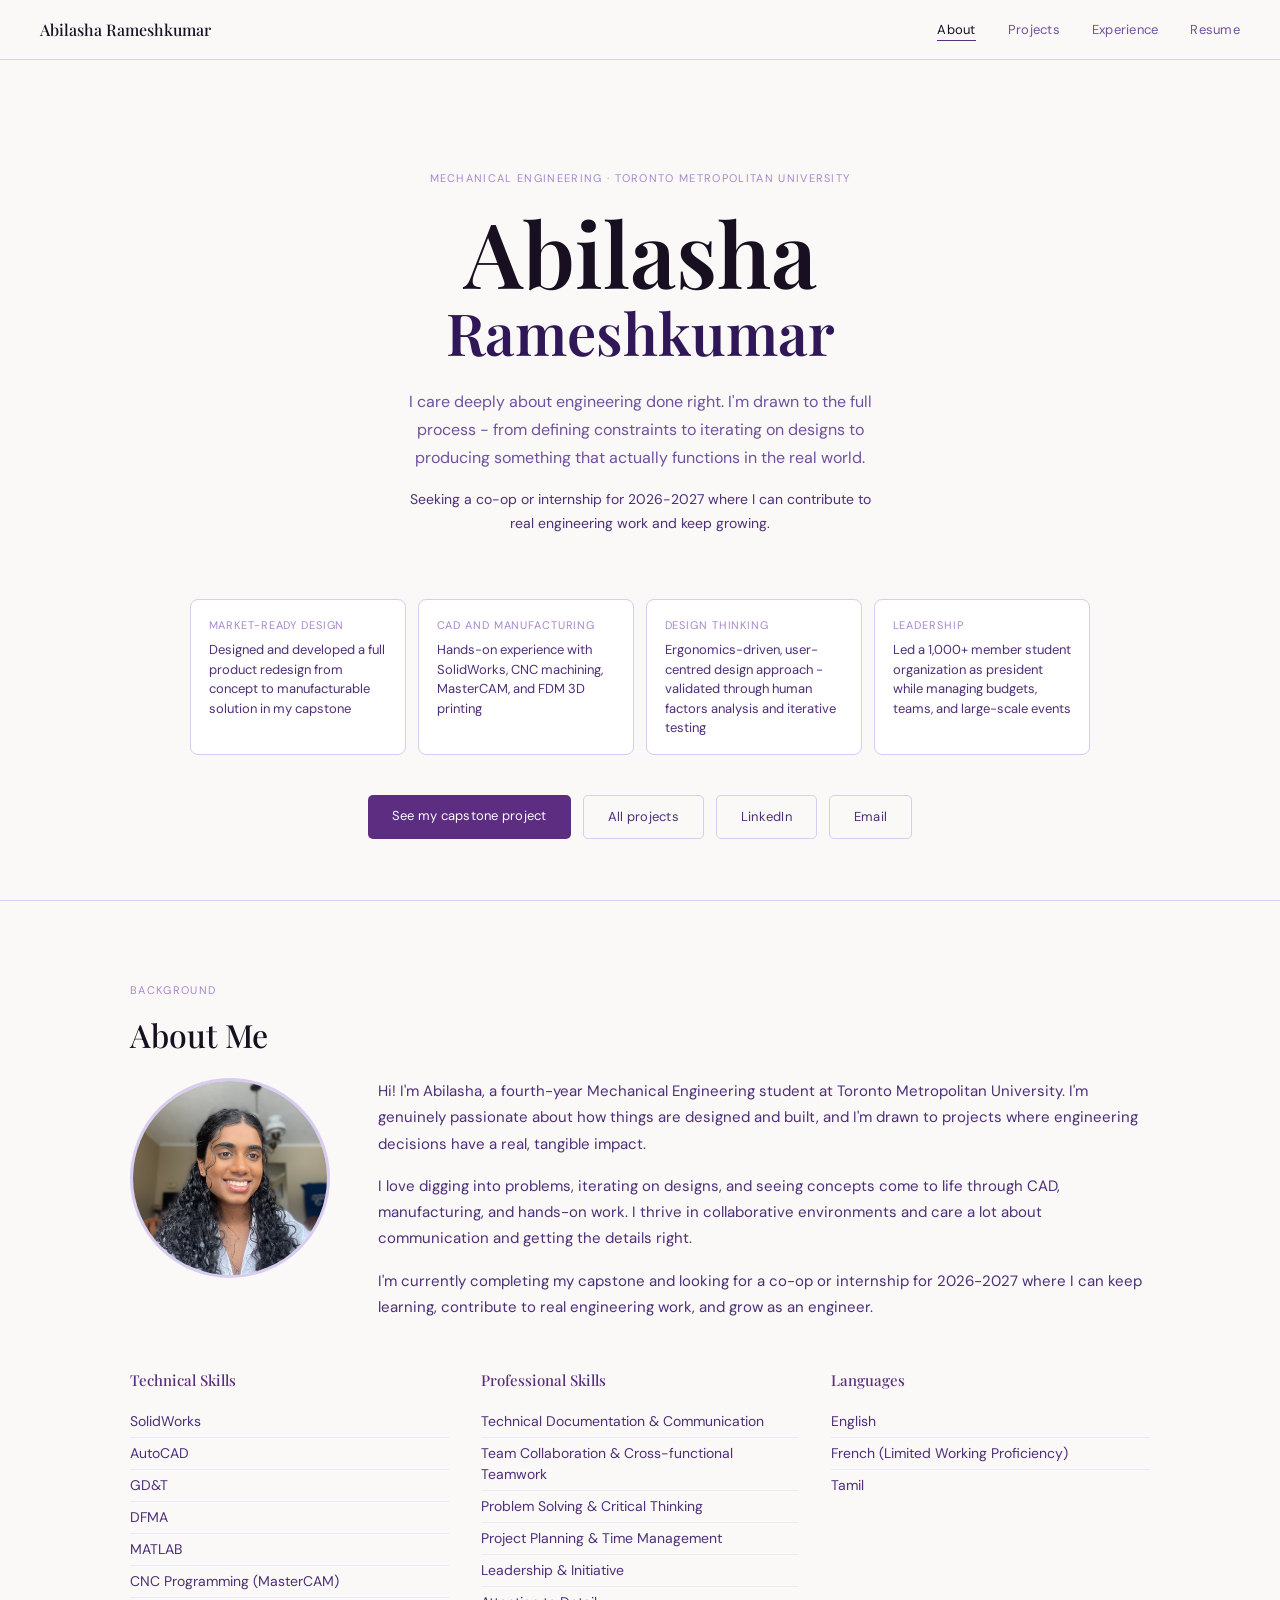
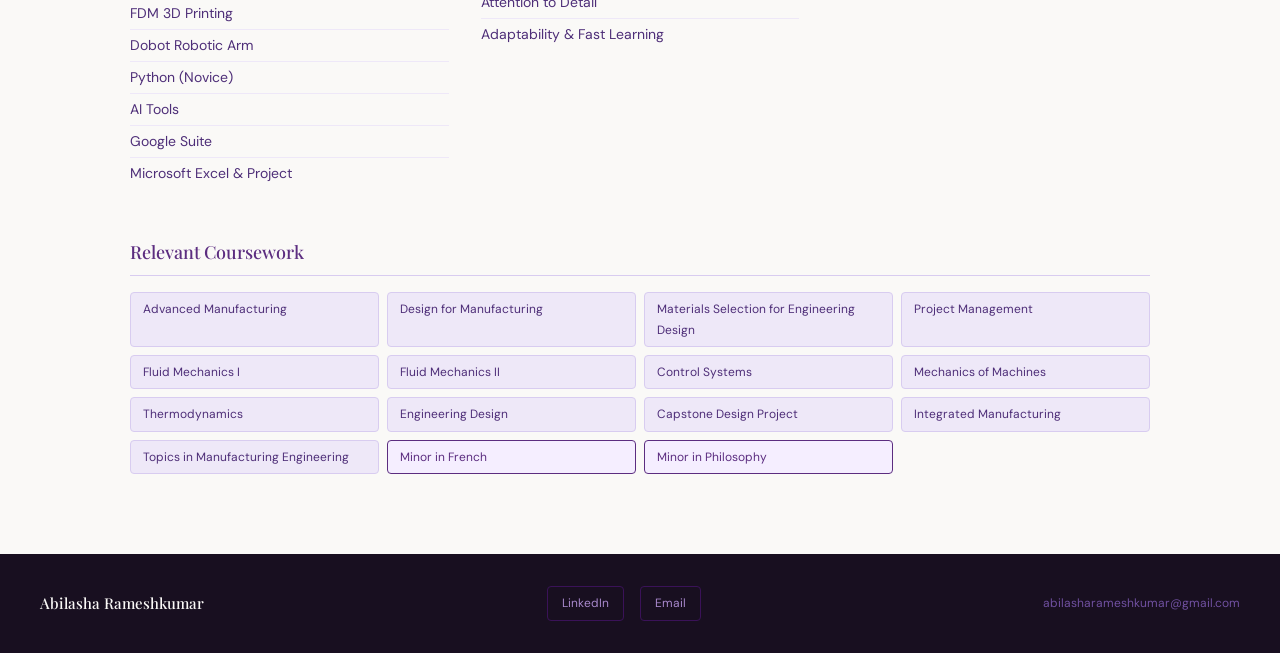
==== commit d893c028: "Update index.html" ====
--- a/index.html
+++ b/index.html
@@ -6,8 +6,10 @@
 <title>Abilasha Rameshkumar - Mechanical Engineer</title>
 <link rel="stylesheet" href="style.css">
 <style>
-  .hero-title { font-family:var(--serif); font-size:clamp(42px,7vw,72px); font-weight:600; color:var(--brown-deep); line-height:1.08; margin-bottom:1.5rem; }
-  .hero-title span { color:var(--accent); }
+  .hero-title { font-family:var(--serif); font-weight:600; color:var(--brown-deep); line-height:1.08; margin-bottom:1.5rem; }
+  .hero-first { font-size:clamp(56px,9vw,90px); display:block; }
+  .hero-last { font-size:clamp(36px,5.5vw,58px); display:block; color:var(--brown-dark); }
+  
   .about-grid { display:grid; grid-template-columns:200px 1fr; gap:3rem; align-items:start; margin-bottom:3rem; }
   .skills-cols { display:grid; grid-template-columns:1fr 1fr 1fr; gap:2rem; margin-bottom:3rem; }
   .skill-block h4 { font-family:var(--serif); font-size:15px; color:var(--accent); margin-bottom:0.75rem; font-weight:500; }
@@ -39,12 +41,12 @@
 <!-- HERO -->
 <div class="page" style="min-height:calc(100vh - 60px);display:flex;flex-direction:column;justify-content:center;align-items:center;text-align:center;padding-bottom:2rem;">
   <div class="section-eyebrow">Mechanical Engineering · Toronto Metropolitan University</div>
-  <h1 class="hero-title">Abilasha<br><span>Rameshkumar</span></h1>
+  <h1 class="hero-title"><span class="hero-first">Abilasha</span><span class="hero-last">Rameshkumar</span></h1>
   <p style="font-size:16px;color:var(--brown-light);max-width:520px;margin-bottom:1rem;line-height:1.75;">I care deeply about engineering done right. I'm drawn to the full process - from defining constraints to iterating on designs to producing something that actually functions in the real world.</p>
   <p style="font-size:14px;color:var(--brown-mid);max-width:480px;margin-bottom:2rem;line-height:1.7;">Seeking a co-op or internship for 2026-2027 where I can contribute to real engineering work and keep growing.</p>
 
   <!-- What I bring -->
-  <div class="highlights-grid" style="max-width:700px;width:100%;text-align:left;">
+  <div class="highlights-grid" style="max-width:900px;width:100%;text-align:left;grid-template-columns:repeat(4,1fr);">
     <div class="highlight-card">
       <div class="h-label">Market-Ready Design</div>
       <div class="h-text">Designed and developed a full product redesign from concept to manufacturable solution in my capstone</div>
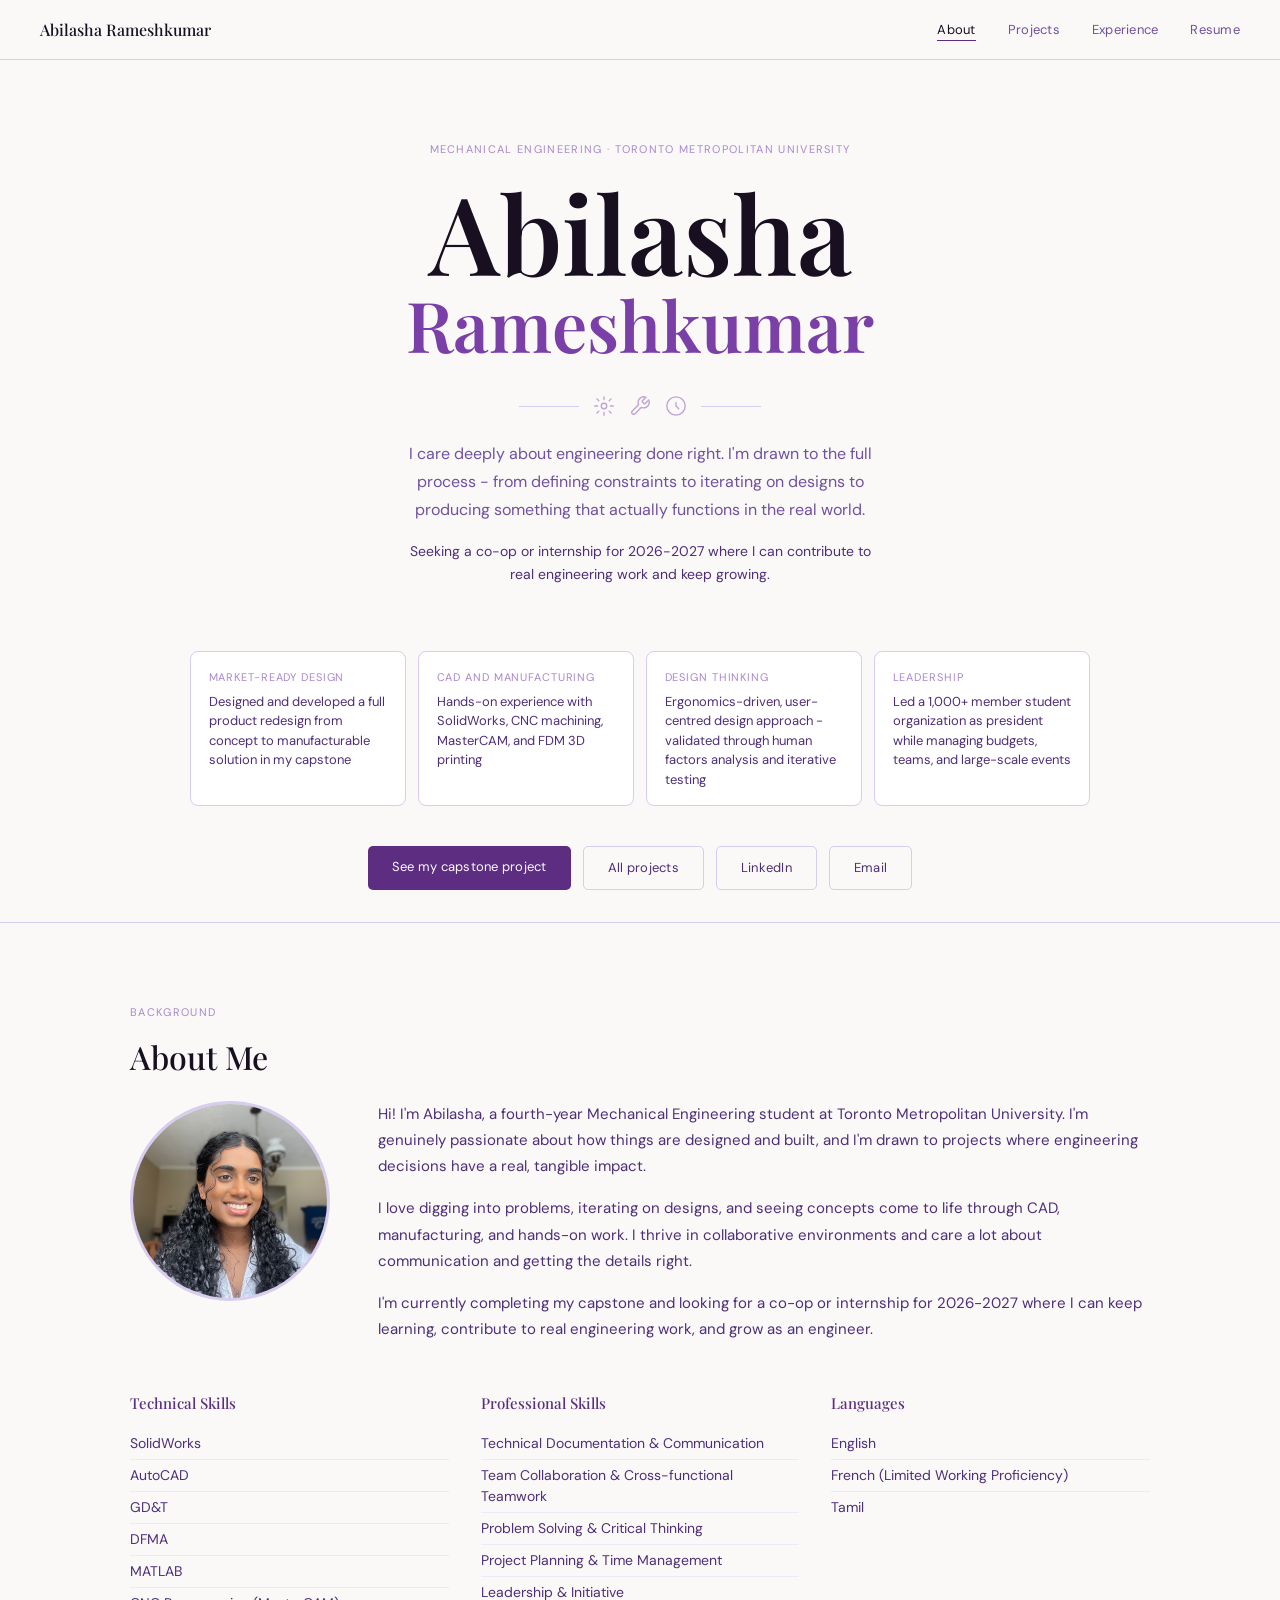
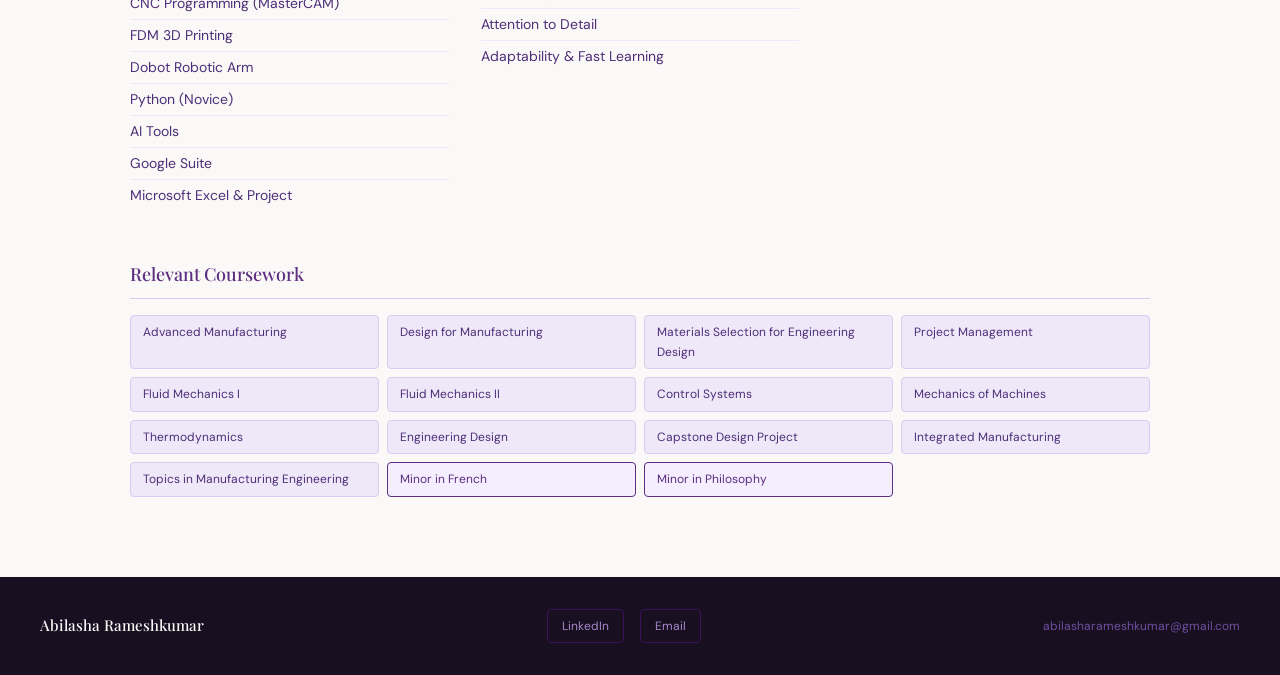
==== commit 7f690e79: "Update index.html" ====
--- a/index.html
+++ b/index.html
@@ -6,10 +6,9 @@
 <title>Abilasha Rameshkumar - Mechanical Engineer</title>
 <link rel="stylesheet" href="style.css">
 <style>
-  .hero-title { font-family:var(--serif); font-weight:600; color:var(--brown-deep); line-height:1.08; margin-bottom:1.5rem; }
-  .hero-first { font-size:clamp(56px,9vw,90px); display:block; }
-  .hero-last { font-size:clamp(36px,5.5vw,58px); display:block; color:var(--brown-dark); }
-  
+  .hero-title { font-family:var(--serif); font-weight:600; color:var(--brown-deep); line-height:1.05; margin-bottom:1.5rem; }
+  .hero-first { font-size:clamp(68px,11vw,108px); display:block; }
+  .hero-last { font-size:clamp(44px,6.5vw,70px); display:block; color:#7B3FA8; }
   .about-grid { display:grid; grid-template-columns:200px 1fr; gap:3rem; align-items:start; margin-bottom:3rem; }
   .skills-cols { display:grid; grid-template-columns:1fr 1fr 1fr; gap:2rem; margin-bottom:3rem; }
   .skill-block h4 { font-family:var(--serif); font-size:15px; color:var(--accent); margin-bottom:0.75rem; font-weight:500; }
@@ -20,11 +19,14 @@
   .course-tag { font-size:12px; padding:6px 12px; background:var(--cream-mid); border:1px solid var(--cream-dark); border-radius:4px; color:var(--brown-mid); }
   .course-tag.minor { border-color:var(--accent); color:var(--accent); background:#F5EEFF; }
   .section-divider { border:none; border-top:1px solid var(--cream-dark); margin:0; }
-  .highlights-grid { display:grid; grid-template-columns:repeat(auto-fill,minmax(200px,1fr)); gap:12px; margin:2rem 0 2.5rem; }
+  .highlights-grid { display:grid; grid-template-columns:repeat(4,1fr); gap:12px; margin:2rem 0 2.5rem; max-width:900px; width:100%; text-align:left; }
   .highlight-card { background:var(--card-bg); border:1px solid var(--cream-dark); border-radius:8px; padding:1rem 1.1rem; }
   .highlight-card .h-label { font-size:11px; letter-spacing:0.08em; text-transform:uppercase; color:var(--tan); margin-bottom:5px; }
   .highlight-card .h-text { font-size:13px; color:var(--brown-mid); line-height:1.5; }
-  @media(max-width:640px){ .about-grid{grid-template-columns:1fr;} .skills-cols{grid-template-columns:1fr;} }
+  .eng-divider { display:flex; align-items:center; gap:14px; margin:0.6rem 0 1.4rem; justify-content:center; color:var(--cream-dark); }
+  .eng-divider svg { flex-shrink:0; opacity:0.55; }
+  .eng-divider-line { height:1px; width:60px; background:var(--cream-dark); }
+  @media(max-width:640px){ .about-grid{grid-template-columns:1fr;} .skills-cols{grid-template-columns:1fr;} .highlights-grid{grid-template-columns:1fr 1fr;} }
 </style>
 </head>
 <body>
@@ -41,12 +43,32 @@
 <!-- HERO -->
 <div class="page" style="min-height:calc(100vh - 60px);display:flex;flex-direction:column;justify-content:center;align-items:center;text-align:center;padding-bottom:2rem;">
   <div class="section-eyebrow">Mechanical Engineering · Toronto Metropolitan University</div>
-  <h1 class="hero-title"><span class="hero-first">Abilasha</span><span class="hero-last">Rameshkumar</span></h1>
+  <h1 class="hero-title">
+    <span class="hero-first">Abilasha</span>
+    <span class="hero-last">Rameshkumar</span>
+  </h1>
+
+  <!-- Engineering symbol divider -->
+  <div class="eng-divider">
+    <div class="eng-divider-line"></div>
+    <svg width="22" height="22" viewBox="0 0 24 24" fill="none" stroke="#9060B8" stroke-width="1.5" stroke-linecap="round" stroke-linejoin="round">
+      <circle cx="12" cy="12" r="3"/>
+      <path d="M12 2v3M12 19v3M4.22 4.22l2.12 2.12M17.66 17.66l2.12 2.12M2 12h3M19 12h3M4.22 19.78l2.12-2.12M17.66 6.34l2.12-2.12"/>
+    </svg>
+    <svg width="22" height="22" viewBox="0 0 24 24" fill="none" stroke="#9060B8" stroke-width="1.5" stroke-linecap="round" stroke-linejoin="round">
+      <path d="M14.7 6.3a1 1 0 0 0 0 1.4l1.6 1.6a1 1 0 0 0 1.4 0l3.77-3.77a6 6 0 0 1-7.94 7.94l-6.91 6.91a2.12 2.12 0 0 1-3-3l6.91-6.91a6 6 0 0 1 7.94-7.94l-3.76 3.76z"/>
+    </svg>
+    <svg width="22" height="22" viewBox="0 0 24 24" fill="none" stroke="#9060B8" stroke-width="1.5" stroke-linecap="round" stroke-linejoin="round">
+      <circle cx="12" cy="12" r="10"/>
+      <path d="M12 8v4l3 3"/>
+    </svg>
+    <div class="eng-divider-line"></div>
+  </div>
+
   <p style="font-size:16px;color:var(--brown-light);max-width:520px;margin-bottom:1rem;line-height:1.75;">I care deeply about engineering done right. I'm drawn to the full process - from defining constraints to iterating on designs to producing something that actually functions in the real world.</p>
   <p style="font-size:14px;color:var(--brown-mid);max-width:480px;margin-bottom:2rem;line-height:1.7;">Seeking a co-op or internship for 2026-2027 where I can contribute to real engineering work and keep growing.</p>
 
-  <!-- What I bring -->
-  <div class="highlights-grid" style="max-width:900px;width:100%;text-align:left;grid-template-columns:repeat(4,1fr);">
+  <div class="highlights-grid">
     <div class="highlight-card">
       <div class="h-label">Market-Ready Design</div>
       <div class="h-text">Designed and developed a full product redesign from concept to manufacturable solution in my capstone</div>
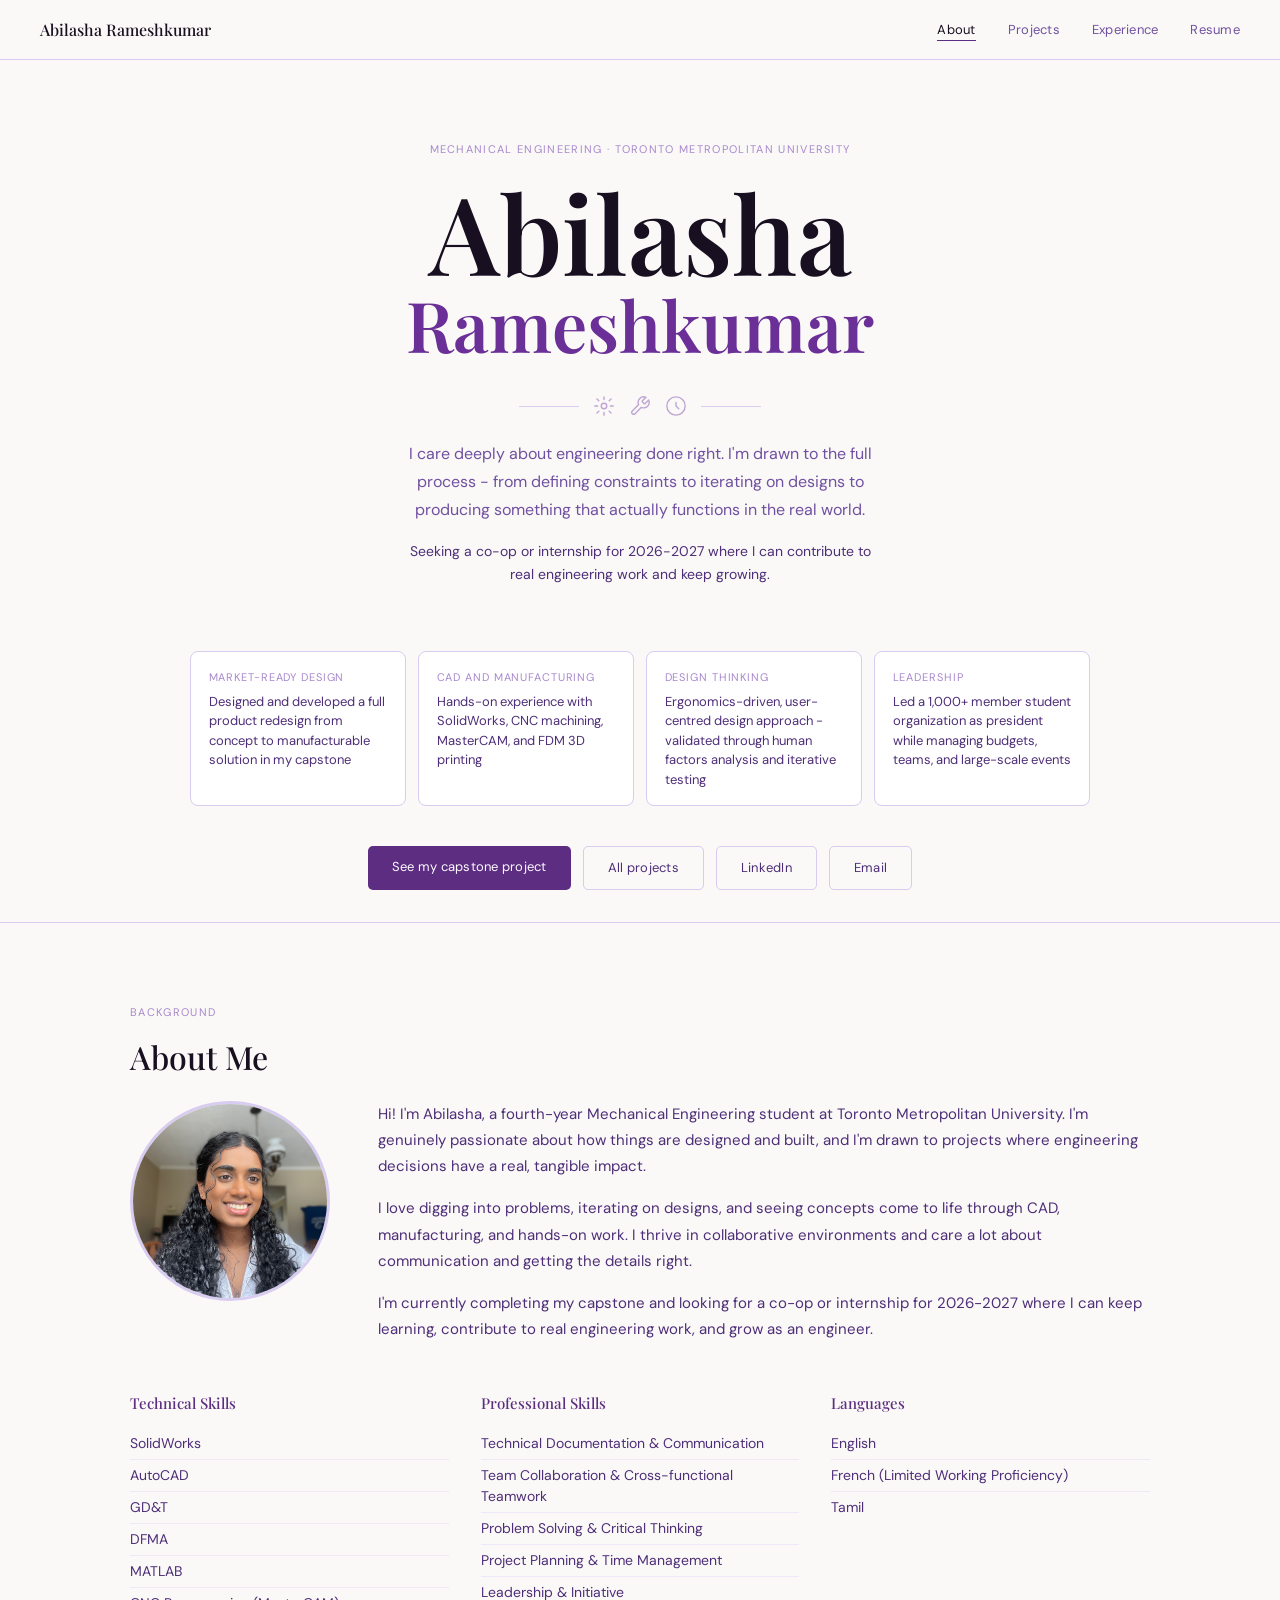
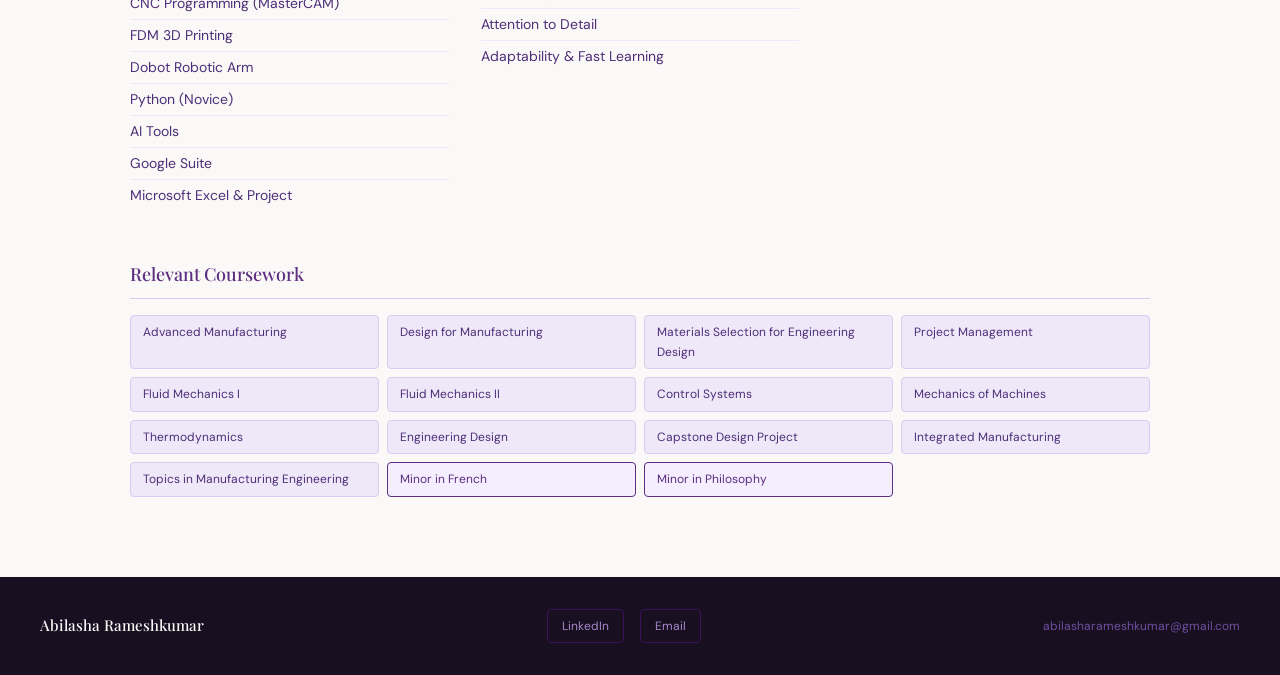
==== commit 15fae532: "Update index.html" ====
--- a/index.html
+++ b/index.html
@@ -8,7 +8,7 @@
 <style>
   .hero-title { font-family:var(--serif); font-weight:600; color:var(--brown-deep); line-height:1.05; margin-bottom:1.5rem; }
   .hero-first { font-size:clamp(68px,11vw,108px); display:block; }
-  .hero-last { font-size:clamp(44px,6.5vw,70px); display:block; color:#7B3FA8; }
+  .hero-last { font-size:clamp(44px,6.5vw,70px); display:block; color:#6B2F98; }
   .about-grid { display:grid; grid-template-columns:200px 1fr; gap:3rem; align-items:start; margin-bottom:3rem; }
   .skills-cols { display:grid; grid-template-columns:1fr 1fr 1fr; gap:2rem; margin-bottom:3rem; }
   .skill-block h4 { font-family:var(--serif); font-size:15px; color:var(--accent); margin-bottom:0.75rem; font-weight:500; }
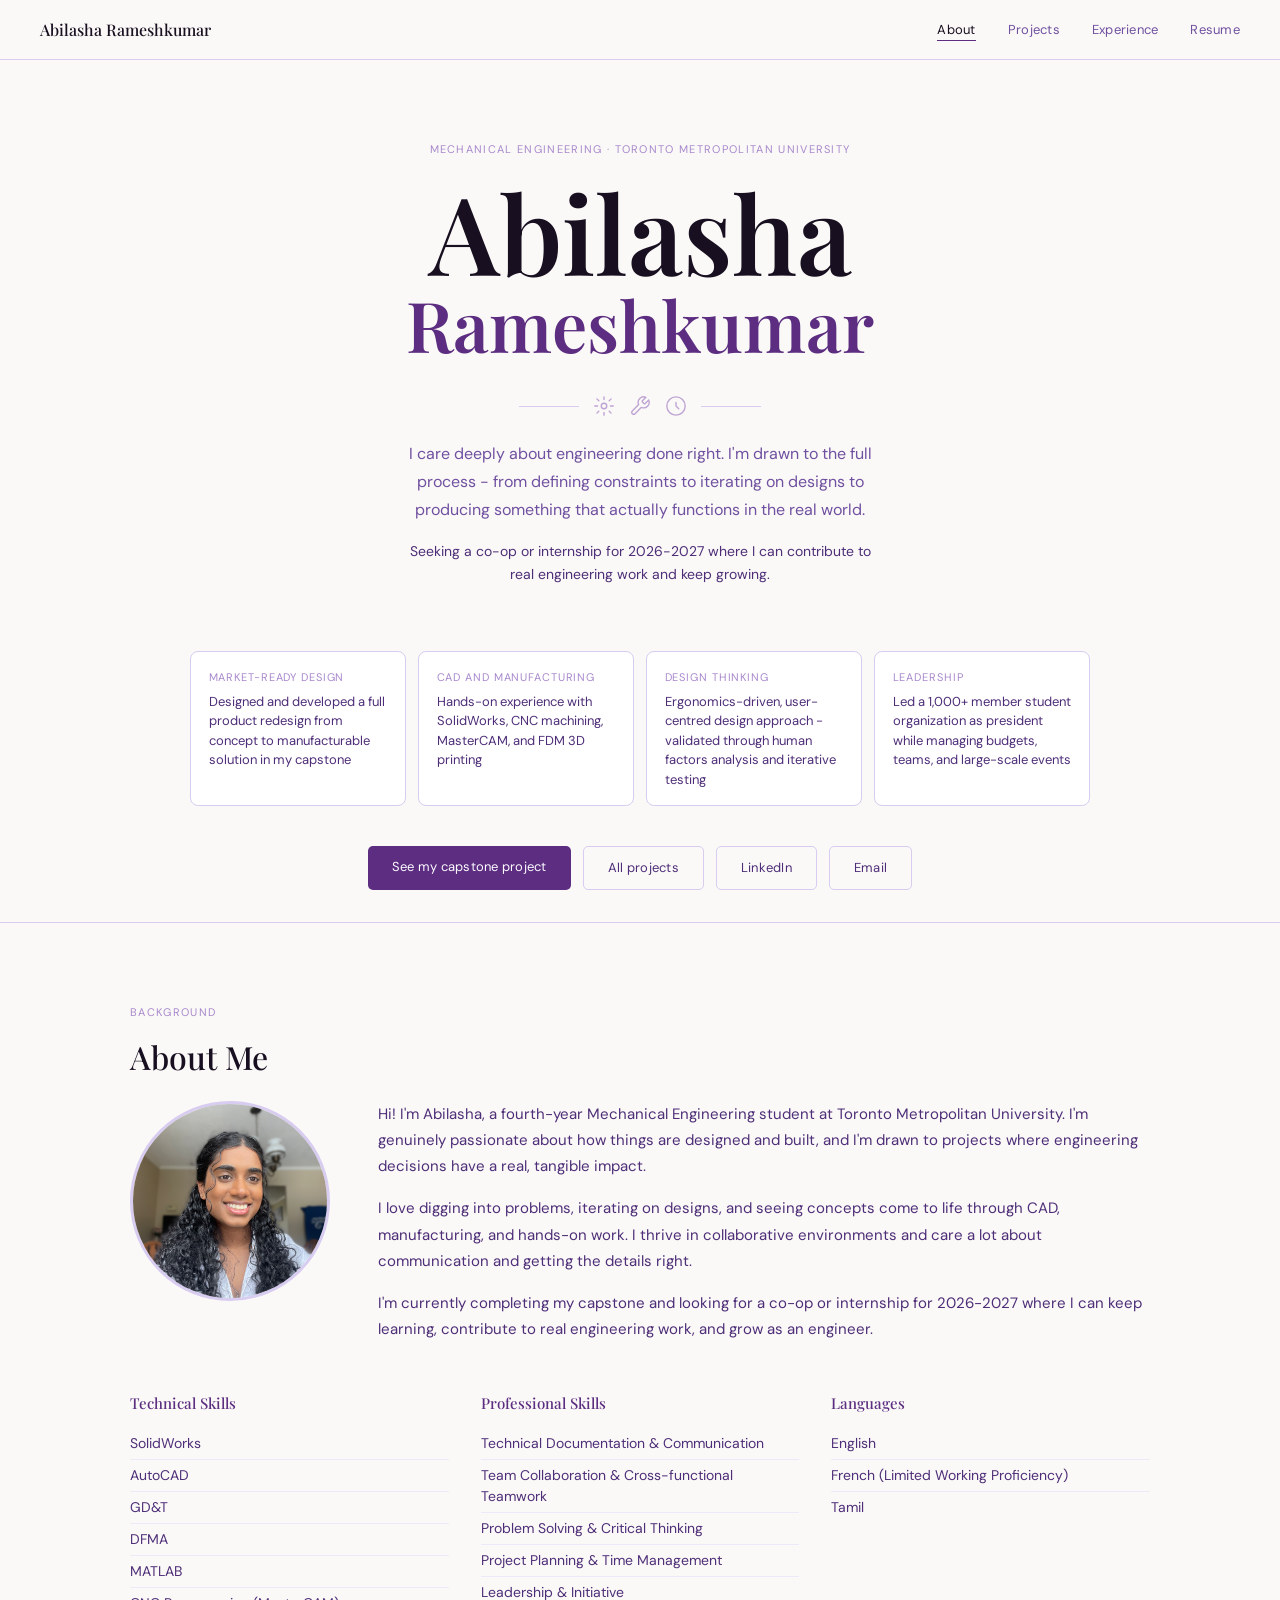
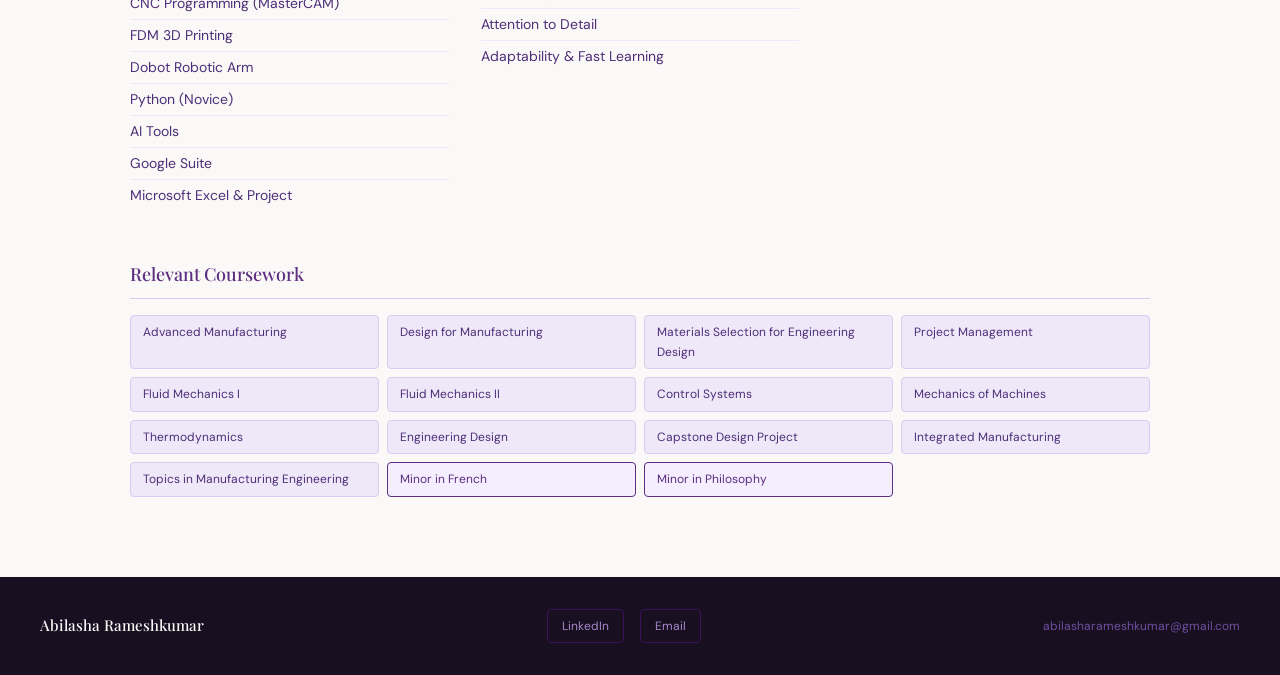
==== commit 83bec27c: "Update index.html" ====
--- a/index.html
+++ b/index.html
@@ -8,7 +8,7 @@
 <style>
   .hero-title { font-family:var(--serif); font-weight:600; color:var(--brown-deep); line-height:1.05; margin-bottom:1.5rem; }
   .hero-first { font-size:clamp(68px,11vw,108px); display:block; }
-  .hero-last { font-size:clamp(44px,6.5vw,70px); display:block; color:#6B2F98; }
+  .hero-last { font-size:clamp(44px,6.5vw,70px); display:block; color:#5C2D80; }
   .about-grid { display:grid; grid-template-columns:200px 1fr; gap:3rem; align-items:start; margin-bottom:3rem; }
   .skills-cols { display:grid; grid-template-columns:1fr 1fr 1fr; gap:2rem; margin-bottom:3rem; }
   .skill-block h4 { font-family:var(--serif); font-size:15px; color:var(--accent); margin-bottom:0.75rem; font-weight:500; }
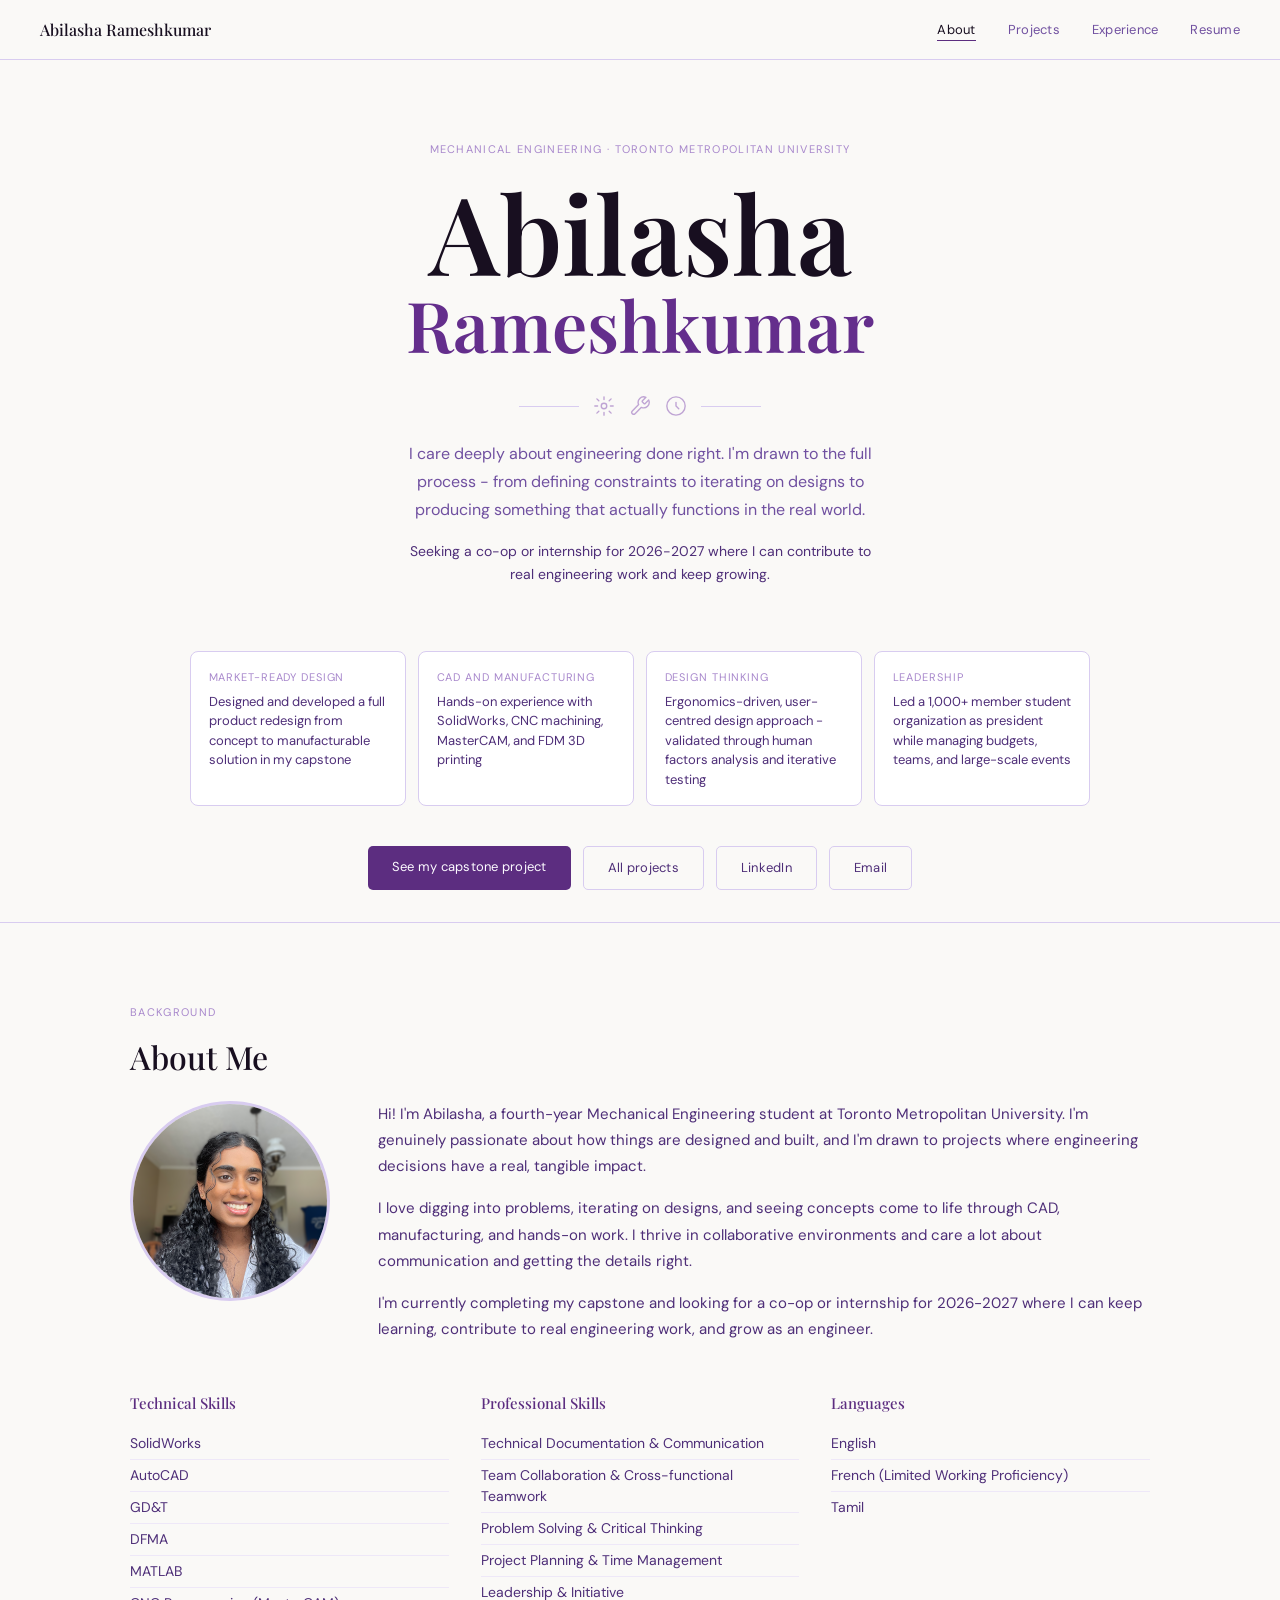
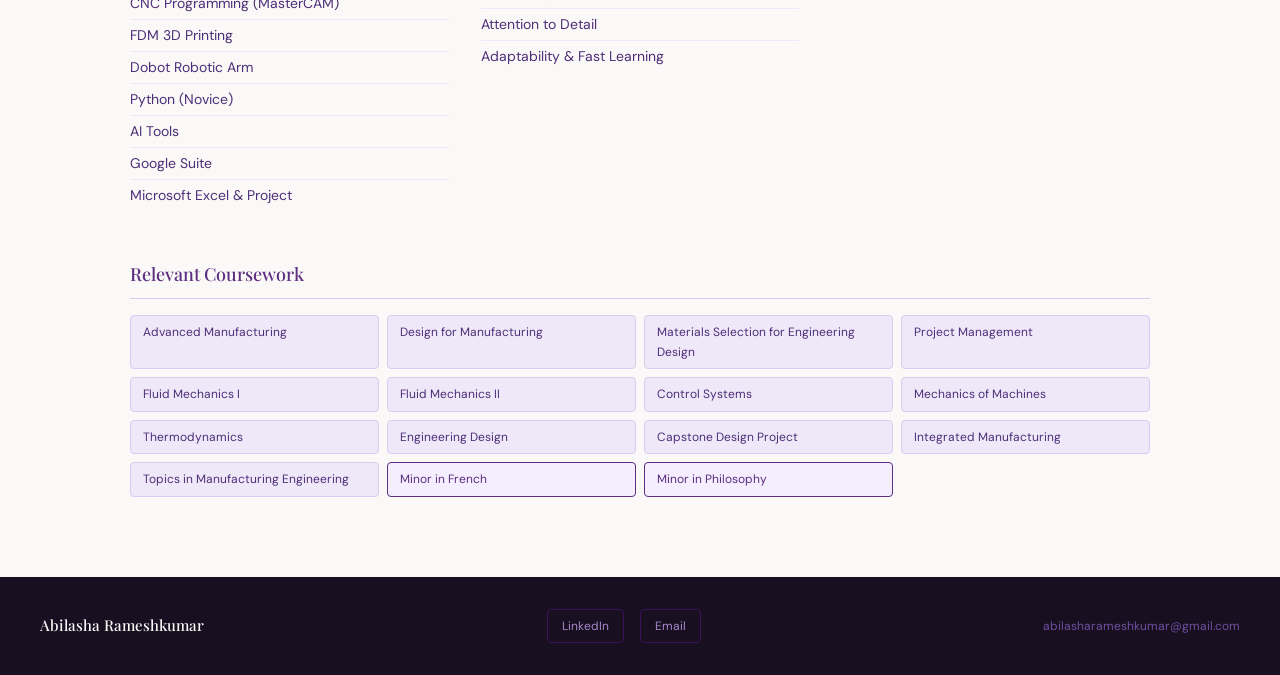
==== commit 3fcfed1e: "Update index.html" ====
--- a/index.html
+++ b/index.html
@@ -8,7 +8,7 @@
 <style>
   .hero-title { font-family:var(--serif); font-weight:600; color:var(--brown-deep); line-height:1.05; margin-bottom:1.5rem; }
   .hero-first { font-size:clamp(68px,11vw,108px); display:block; }
-  .hero-last { font-size:clamp(44px,6.5vw,70px); display:block; color:#5C2D80; }
+  .hero-last { font-size:clamp(44px,6.5vw,70px); display:block; color:#642E8C; }
   .about-grid { display:grid; grid-template-columns:200px 1fr; gap:3rem; align-items:start; margin-bottom:3rem; }
   .skills-cols { display:grid; grid-template-columns:1fr 1fr 1fr; gap:2rem; margin-bottom:3rem; }
   .skill-block h4 { font-family:var(--serif); font-size:15px; color:var(--accent); margin-bottom:0.75rem; font-weight:500; }
